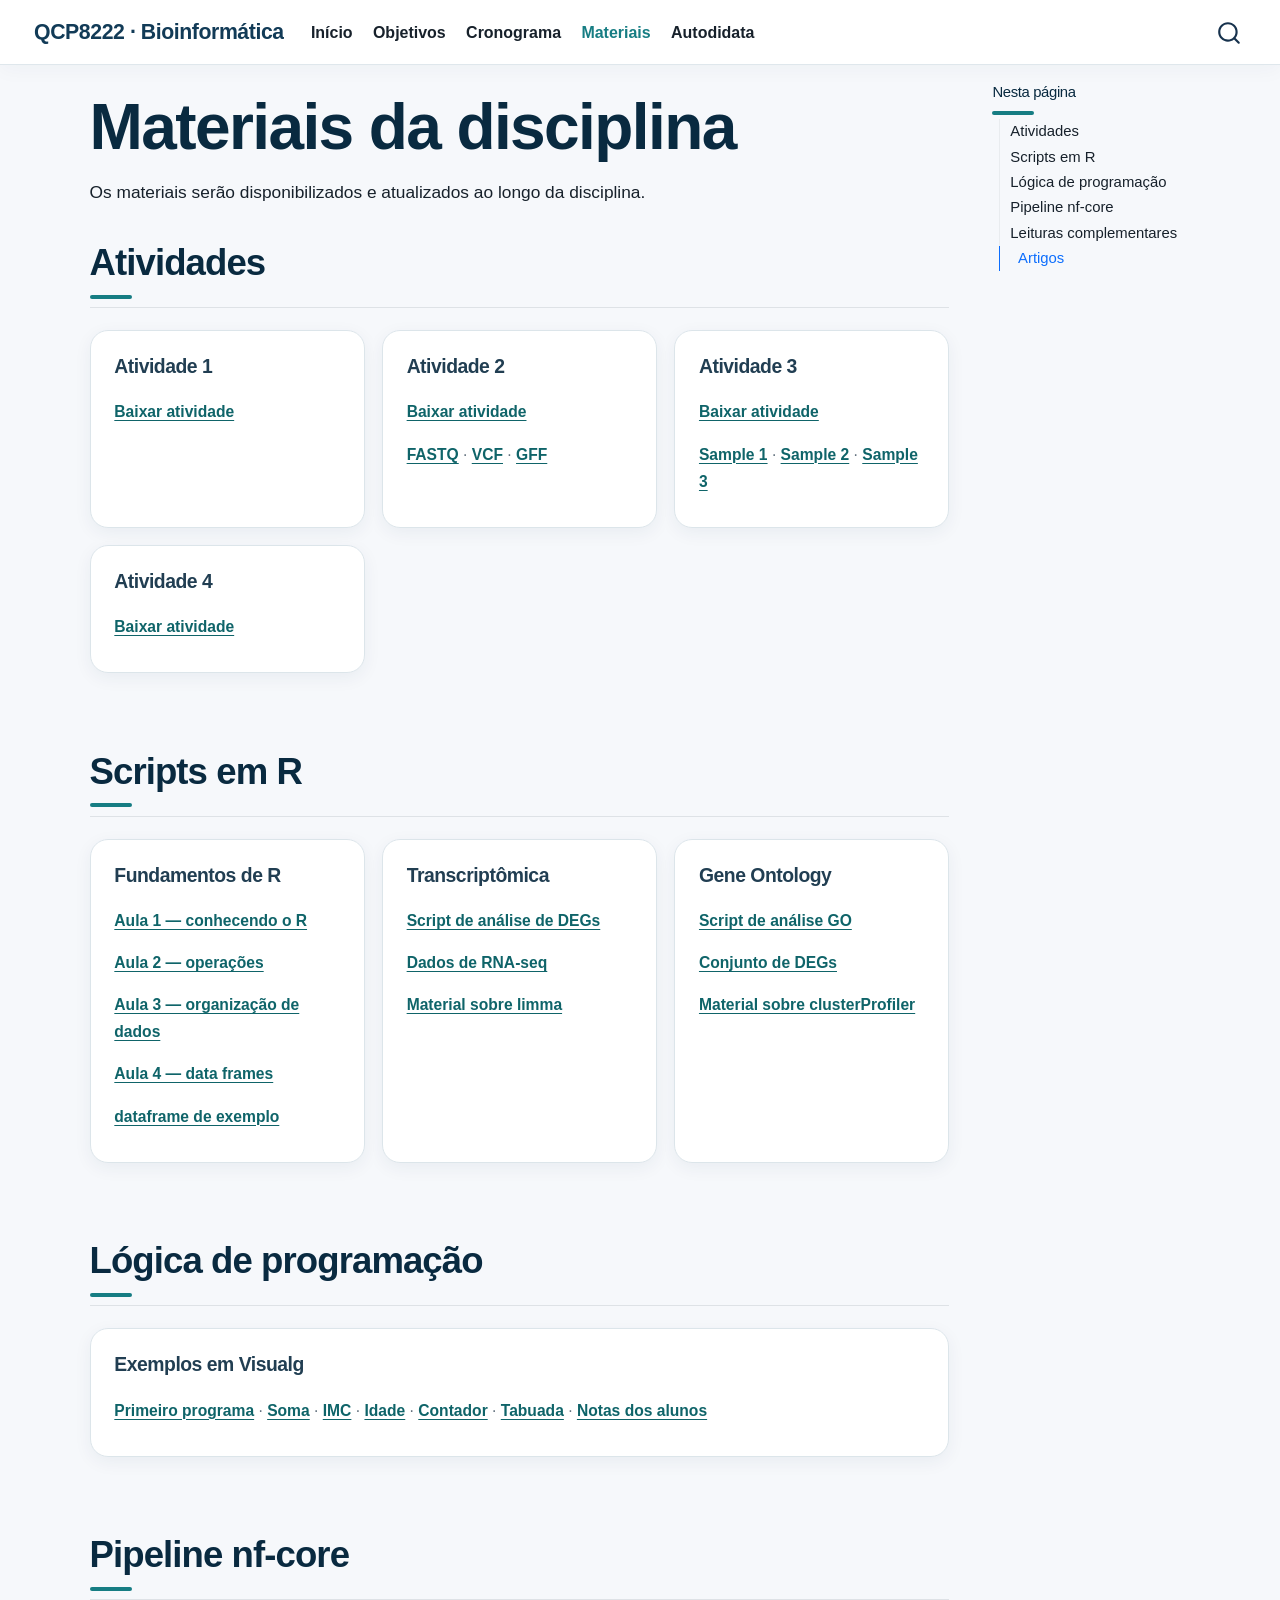
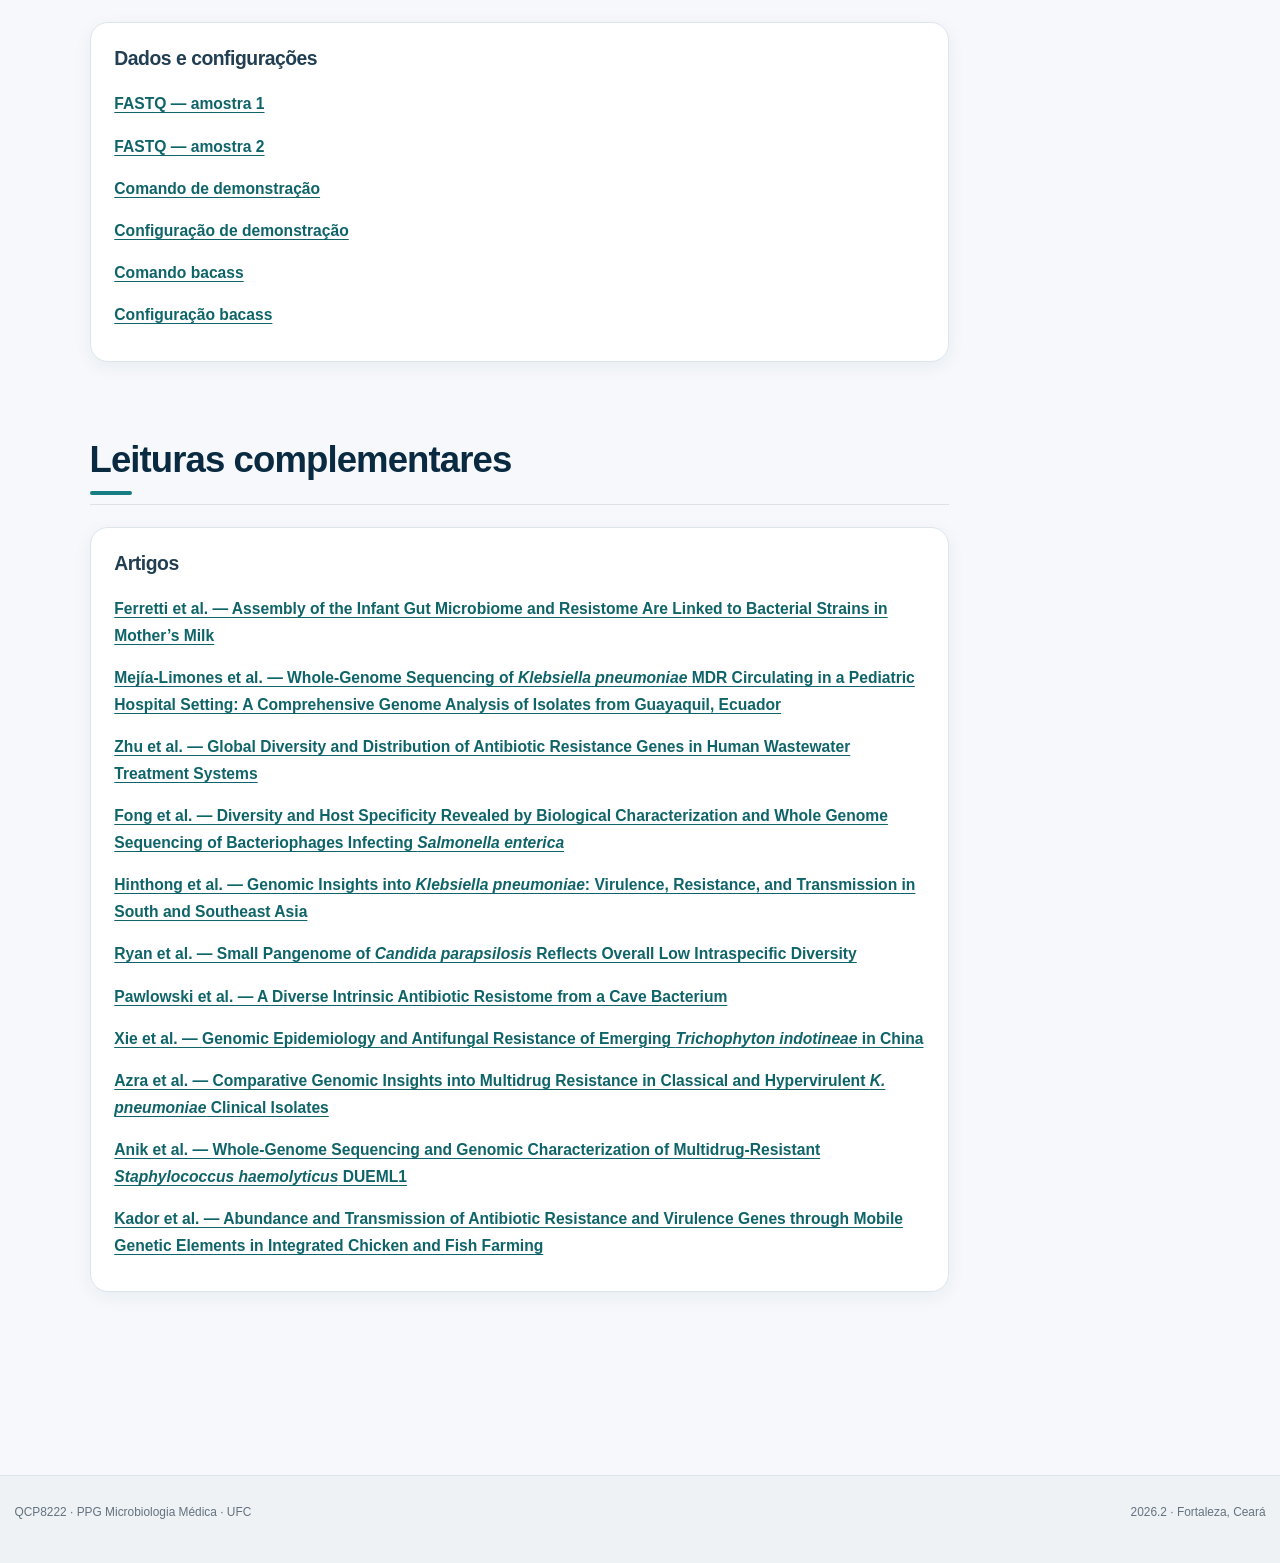
==== materiais/index.html @ 1bd6b89c "Built site for gh-pages" ====
<!DOCTYPE html>
<html xmlns="http://www.w3.org/1999/xhtml" lang="pt-BR" xml:lang="pt-BR"><head>

<meta charset="utf-8">
<meta name="generator" content="quarto-1.8.25">

<meta name="viewport" content="width=device-width, initial-scale=1.0, user-scalable=yes">


<title>Materiais da disciplina – QCP8222 · Bioinformática</title>
<style>
code{white-space: pre-wrap;}
span.smallcaps{font-variant: small-caps;}
div.columns{display: flex; gap: min(4vw, 1.5em);}
div.column{flex: auto; overflow-x: auto;}
div.hanging-indent{margin-left: 1.5em; text-indent: -1.5em;}
ul.task-list{list-style: none;}
ul.task-list li input[type="checkbox"] {
  width: 0.8em;
  margin: 0 0.8em 0.2em -1em; /* quarto-specific, see https://github.com/quarto-dev/quarto-cli/issues/4556 */ 
  vertical-align: middle;
}
</style>


<script src="../site_libs/quarto-nav/quarto-nav.js"></script>
<script src="../site_libs/clipboard/clipboard.min.js"></script>
<script src="../site_libs/quarto-search/autocomplete.umd.js"></script>
<script src="../site_libs/quarto-search/fuse.min.js"></script>
<script src="../site_libs/quarto-search/quarto-search.js"></script>
<meta name="quarto:offset" content="../">
<link href="../assets/logos/ufc-favicon.png" rel="icon" type="image/png">
<script src="../site_libs/quarto-html/quarto.js" type="module"></script>
<script src="../site_libs/quarto-html/tabsets/tabsets.js" type="module"></script>
<script src="../site_libs/quarto-html/axe/axe-check.js" type="module"></script>
<script src="../site_libs/quarto-html/popper.min.js"></script>
<script src="../site_libs/quarto-html/tippy.umd.min.js"></script>
<script src="../site_libs/quarto-html/anchor.min.js"></script>
<link href="../site_libs/quarto-html/tippy.css" rel="stylesheet">
<link href="../site_libs/quarto-html/quarto-syntax-highlighting-7b89279ff1a6dce999919e0e67d4d9ec.css" rel="stylesheet" id="quarto-text-highlighting-styles">
<script src="../site_libs/bootstrap/bootstrap.min.js"></script>
<link href="../site_libs/bootstrap/bootstrap-icons.css" rel="stylesheet">
<link href="../site_libs/bootstrap/bootstrap-62b4866e081cb56359cacd9b912dfd72.min.css" rel="stylesheet" append-hash="true" id="quarto-bootstrap" data-mode="light">
<script id="quarto-search-options" type="application/json">{
  "location": "navbar",
  "copy-button": false,
  "collapse-after": 3,
  "panel-placement": "end",
  "type": "overlay",
  "limit": 50,
  "keyboard-shortcut": [
    "f",
    "/",
    "s"
  ],
  "language": {
    "search-no-results-text": "Nenhum resultado",
    "search-matching-documents-text": "documentos correspondentes",
    "search-copy-link-title": "Copiar link para a busca",
    "search-hide-matches-text": "Esconder correspondências adicionais",
    "search-more-match-text": "mais correspondência neste documento",
    "search-more-matches-text": "mais correspondências neste documento",
    "search-clear-button-title": "Limpar",
    "search-text-placeholder": "",
    "search-detached-cancel-button-title": "Cancelar",
    "search-submit-button-title": "Enviar",
    "search-label": "Procurar"
  }
}</script>
<style>html{ scroll-behavior: smooth; }</style>


<link rel="stylesheet" href="../assets/css/styles.css">
</head>

<body class="nav-fixed quarto-light">

<div id="quarto-search-results"></div>
  <header id="quarto-header" class="headroom fixed-top">
    <nav class="navbar navbar-expand-lg " data-bs-theme="dark">
      <div class="navbar-container container-fluid">
      <div class="navbar-brand-container mx-auto">
    <a href="../index.html" class="navbar-brand navbar-brand-logo">
    </a>
    <a class="navbar-brand" href="../index.html">
    <span class="navbar-title">QCP8222 · Bioinformática</span>
    </a>
  </div>
            <div id="quarto-search" class="" title="Procurar"></div>
          <button class="navbar-toggler" type="button" data-bs-toggle="collapse" data-bs-target="#navbarCollapse" aria-controls="navbarCollapse" role="menu" aria-expanded="false" aria-label="Alternar de navegação" onclick="if (window.quartoToggleHeadroom) { window.quartoToggleHeadroom(); }">
  <span class="navbar-toggler-icon"></span>
</button>
          <div class="collapse navbar-collapse" id="navbarCollapse">
            <ul class="navbar-nav navbar-nav-scroll me-auto">
  <li class="nav-item">
    <a class="nav-link" href="../index.html"> 
<span class="menu-text">Início</span></a>
  </li>  
  <li class="nav-item">
    <a class="nav-link" href="../index.html#objetivos"> 
<span class="menu-text">Objetivos</span></a>
  </li>  
  <li class="nav-item">
    <a class="nav-link" href="../index.html#cronograma"> 
<span class="menu-text">Cronograma</span></a>
  </li>  
  <li class="nav-item">
    <a class="nav-link active" href="../materiais/index.html" aria-current="page"> 
<span class="menu-text">Materiais</span></a>
  </li>  
  <li class="nav-item">
    <a class="nav-link" href="../autodidata.html"> 
<span class="menu-text">Autodidata</span></a>
  </li>  
</ul>
          </div> <!-- /navcollapse -->
            <div class="quarto-navbar-tools">
</div>
      </div> <!-- /container-fluid -->
    </nav>
</header>
<!-- content -->
<div id="quarto-content" class="quarto-container page-columns page-rows-contents page-layout-full page-navbar">
<!-- sidebar -->
<!-- margin-sidebar -->
    <div id="quarto-margin-sidebar" class="sidebar margin-sidebar">
        <nav id="TOC" role="doc-toc" class="toc-active">
    <h2 id="toc-title">Nesta página</h2>
   
  <ul>
  <li><a href="#atividades" id="toc-atividades" class="nav-link active" data-scroll-target="#atividades">Atividades</a></li>
  <li><a href="#scripts-em-r" id="toc-scripts-em-r" class="nav-link" data-scroll-target="#scripts-em-r">Scripts em R</a></li>
  <li><a href="#lógica-de-programação" id="toc-lógica-de-programação" class="nav-link" data-scroll-target="#lógica-de-programação">Lógica de programação</a>
  <ul class="collapse">
  <li><a href="#exemplos-em-visualg" id="toc-exemplos-em-visualg" class="nav-link" data-scroll-target="#exemplos-em-visualg">Exemplos em Visualg</a></li>
  </ul></li>
  <li><a href="#pipeline-nf-core" id="toc-pipeline-nf-core" class="nav-link" data-scroll-target="#pipeline-nf-core">Pipeline nf-core</a>
  <ul class="collapse">
  <li><a href="#dados-e-configurações" id="toc-dados-e-configurações" class="nav-link" data-scroll-target="#dados-e-configurações">Dados e configurações</a></li>
  </ul></li>
  <li><a href="#leituras-complementares" id="toc-leituras-complementares" class="nav-link" data-scroll-target="#leituras-complementares">Leituras complementares</a>
  <ul class="collapse">
  <li><a href="#artigos" id="toc-artigos" class="nav-link" data-scroll-target="#artigos">Artigos</a></li>
  </ul></li>
  </ul>
</nav>
    </div>
<!-- main -->
<main class="content column-page-left" id="quarto-document-content">

<header id="title-block-header" class="quarto-title-block default">
<div class="quarto-title">
<h1 class="title">Materiais da disciplina</h1>
</div>



<div class="quarto-title-meta column-page-left">

    
  
    
  </div>
  


</header>


<p>Os materiais serão disponibilizados e atualizados ao longo da disciplina.</p>
<section id="atividades" class="level2">
<h2 class="anchored" data-anchor-id="atividades">Atividades</h2>
<div class="resource-grid">
<section id="atividade-1" class="level3 resource-box">
<h3 class="anchored" data-anchor-id="atividade-1">Atividade 1</h3>
<p><a href="atividades/Atividade 1/Atividade 1.docx" download="">Baixar atividade</a></p>
</section>
<section id="atividade-2" class="level3 resource-box">
<h3 class="anchored" data-anchor-id="atividade-2">Atividade 2</h3>
<p><a href="atividades/Atividade 2/Atividade 2.docx" download="">Baixar atividade</a></p>
<p><a href="atividades/Atividade 2/demo_reads.fastq" download="">FASTQ</a> · <a href="atividades/Atividade 2/demo_annotated.vcf" download="">VCF</a> · <a href="atividades/Atividade 2/demo_prokka_annotation.gff" download="">GFF</a></p>
</section>
<section id="atividade-3" class="level3 resource-box">
<h3 class="anchored" data-anchor-id="atividade-3">Atividade 3</h3>
<p><a href="atividades/Atividade 3/Atividade 3.docx" download="">Baixar atividade</a></p>
<p><a href="atividades/Atividade 3/sample1.fastq" download="">Sample 1</a> · <a href="atividades/Atividade 3/sample2.fastq" download="">Sample 2</a> · <a href="atividades/Atividade 3/sample3.fastq" download="">Sample 3</a></p>
</section>
<section id="atividade-4" class="level3 resource-box">
<h3 class="anchored" data-anchor-id="atividade-4">Atividade 4</h3>
<p><a href="atividades/Atividade 4/Atividade 4.docx" download="">Baixar atividade</a></p>
</section>
</div>
</section>
<section id="scripts-em-r" class="level2">
<h2 class="anchored" data-anchor-id="scripts-em-r">Scripts em R</h2>
<div class="resource-grid">
<section id="fundamentos-de-r" class="level3 resource-box">
<h3 class="anchored" data-anchor-id="fundamentos-de-r">Fundamentos de R</h3>
<p><a href="scripts/Scripts_R/R_basico/Aula 1 - conhecendo R e Funcoes.R" download="">Aula 1 — conhecendo o R</a></p>
<p><a href="scripts/Scripts_R/R_basico/Aula 2 - Operações.R" download="">Aula 2 — operações</a></p>
<p><a href="scripts/Scripts_R/R_basico/Aula 3 - Organização e armazenamento de dados.R" download="">Aula 3 — organização de dados</a></p>
<p><a href="scripts/Scripts_R/R_basico/Aula 4 - Dataframe.R" download="">Aula 4 — data frames</a></p>
<p><a href="scripts/Scripts_R/R_basico/DataFrame.xlsx" download="">dataframe de exemplo</a></p>
</section>
<section id="transcriptômica" class="level3 resource-box">
<h3 class="anchored" data-anchor-id="transcriptômica">Transcriptômica</h3>
<p><a href="scripts/Scripts_R/Transcriptoma_RNA-seq/Analise_DEGs.R" download="">Script de análise de DEGs</a></p>
<p><a href="scripts/Scripts_R/Transcriptoma_RNA-seq/GSE297704_featureCounts.tsv.gz" download="">Dados de RNA-seq</a></p>
<p><a href="scripts/Scripts_R/Transcriptoma_RNA-seq/limma.pdf" download="">Material sobre limma</a></p>
</section>
<section id="gene-ontology" class="level3 resource-box">
<h3 class="anchored" data-anchor-id="gene-ontology">Gene Ontology</h3>
<p><a href="scripts/Scripts_R/Gene ontology/GO_analysis.R" download="">Script de análise GO</a></p>
<p><a href="scripts/Scripts_R/Gene ontology/degs.csv" download="">Conjunto de DEGs</a></p>
<p><a href="scripts/Scripts_R/Gene ontology/Paper ClusterProfiler.pdf" download="">Material sobre clusterProfiler</a></p>
</section>
</div>
</section>
<section id="lógica-de-programação" class="level2">
<h2 class="anchored" data-anchor-id="lógica-de-programação">Lógica de programação</h2>
<section id="exemplos-em-visualg" class="level3 resource-box">
<h3 class="anchored" data-anchor-id="exemplos-em-visualg">Exemplos em Visualg</h3>
<p><a href="scripts/visualg/Primeiro Programa.visualg" download="">Primeiro programa</a> · <a href="scripts/visualg/soma.visualg" download="">Soma</a> · <a href="scripts/visualg/imc.visualg" download="">IMC</a> · <a href="scripts/visualg/programa idade.visualg" download="">Idade</a> · <a href="scripts/visualg/contador numerico.visualg" download="">Contador</a> · <a href="scripts/visualg/tabuada_simples.visualg" download="">Tabuada</a> · <a href="scripts/visualg/notasalunos.visualg" download="">Notas dos alunos</a></p>
</section>
</section>
<section id="pipeline-nf-core" class="level2">
<h2 class="anchored" data-anchor-id="pipeline-nf-core">Pipeline nf-core</h2>
<section id="dados-e-configurações" class="level3 resource-box">
<h3 class="anchored" data-anchor-id="dados-e-configurações">Dados e configurações</h3>
<p><a href="dados/pipelines_nf-core/sample_1.fastq.gz" download="">FASTQ — amostra 1</a></p>
<p><a href="dados/pipelines_nf-core/sample_2.fastq.gz" download="">FASTQ — amostra 2</a></p>
<p><a href="dados/pipelines_nf-core/demo/comando_demo.txt" download="">Comando de demonstração</a></p>
<p><a href="dados/pipelines_nf-core/demo/custom.config" download="">Configuração de demonstração</a></p>
<p><a href="dados/pipelines_nf-core/bacass/comando.txt" download="">Comando bacass</a></p>
<p><a href="dados/pipelines_nf-core/bacass/custom.config" download="">Configuração bacass</a></p>
</section>
</section>
<section id="leituras-complementares" class="level2">
<h2 class="anchored" data-anchor-id="leituras-complementares">Leituras complementares</h2>
<div class="resource-grid">
<section id="artigos" class="level3 resource-box">
<h3 class="anchored" data-anchor-id="artigos">Artigos</h3>
<p><a href="artigos/Ferreti et al Nature Communications_2025.pdf" download="">Ferretti et al.&nbsp;— Assembly of the Infant Gut Microbiome and Resistome Are Linked to Bacterial Strains in Mother’s Milk</a></p>
<p><a href="artigos/Mejía‑Limones et al. BMC Genomics .pdf" download="">Mejía-Limones et al.&nbsp;— Whole-Genome Sequencing of <em>Klebsiella pneumoniae</em> MDR Circulating in a Pediatric Hospital Setting: A Comprehensive Genome Analysis of Isolates from Guayaquil, Ecuador</a></p>
<p><a href="artigos/Zhu et al Nature Communications 2025.pdf" download="">Zhu et al.&nbsp;— Global Diversity and Distribution of Antibiotic Resistance Genes in Human Wastewater Treatment Systems</a></p>
<p><a href="artigos/Fong-2019-bacteriophages-Salmonella.pdf" download="">Fong et al.&nbsp;— Diversity and Host Specificity Revealed by Biological Characterization and Whole Genome Sequencing of Bacteriophages Infecting <em>Salmonella enterica</em></a></p>
<p><a href="artigos/Hinthong-2025-Klebsiella-genomic-insights.pdf" download="">Hinthong et al.&nbsp;— Genomic Insights into <em>Klebsiella pneumoniae</em>: Virulence, Resistance, and Transmission in South and Southeast Asia</a></p>
<p><a href="artigos/Ryan-Candida-parapsilosis-pangenome.pdf" download="">Ryan et al.&nbsp;— Small Pangenome of <em>Candida parapsilosis</em> Reflects Overall Low Intraspecific Diversity</a></p>
<p><a href="artigos/Pawlowski-2016-antibiotic-resistome.pdf" download="">Pawlowski et al.&nbsp;— A Diverse Intrinsic Antibiotic Resistome from a Cave Bacterium</a></p>
<p><a href="artigos/Xie-2025-Trichophyton-indotineae.pdf" download="">Xie et al.&nbsp;— Genomic Epidemiology and Antifungal Resistance of Emerging <em>Trichophyton indotineae</em> in China</a></p>
<p><a href="artigos/Azra-Klebsiella-multidrug-resistance.pdf" download="">Azra et al.&nbsp;— Comparative Genomic Insights into Multidrug Resistance in Classical and Hypervirulent <em>K. pneumoniae</em> Clinical Isolates</a></p>
<p><a href="artigos/Anik-2025-Staphylococcus-haemolyticus.pdf" download="">Anik et al.&nbsp;— Whole-Genome Sequencing and Genomic Characterization of Multidrug-Resistant <em>Staphylococcus haemolyticus</em> DUEML1</a></p>
<p><a href="artigos/Kador-antibiotic-resistance-integrated-farming.pdf" download="">Kador et al.&nbsp;— Abundance and Transmission of Antibiotic Resistance and Virulence Genes through Mobile Genetic Elements in Integrated Chicken and Fish Farming</a></p>
</section>
</div>


</section>

</main> <!-- /main -->
<script>
document.addEventListener('DOMContentLoaded', function () {
  const external = document.querySelectorAll('a[href^="http"]');
  external.forEach(a => {
    if (!a.getAttribute('aria-label')) {
      a.setAttribute('aria-label', (a.textContent.trim() || 'Link externo') + ' (abre em nova aba)');
    }
  });
});
</script>
<script id="quarto-html-after-body" type="application/javascript">
  window.document.addEventListener("DOMContentLoaded", function (event) {
    const icon = "";
    const anchorJS = new window.AnchorJS();
    anchorJS.options = {
      placement: 'right',
      icon: icon
    };
    anchorJS.add('.anchored');
    const isCodeAnnotation = (el) => {
      for (const clz of el.classList) {
        if (clz.startsWith('code-annotation-')) {                     
          return true;
        }
      }
      return false;
    }
    const onCopySuccess = function(e) {
      // button target
      const button = e.trigger;
      // don't keep focus
      button.blur();
      // flash "checked"
      button.classList.add('code-copy-button-checked');
      var currentTitle = button.getAttribute("title");
      button.setAttribute("title", "Copiada");
      let tooltip;
      if (window.bootstrap) {
        button.setAttribute("data-bs-toggle", "tooltip");
        button.setAttribute("data-bs-placement", "left");
        button.setAttribute("data-bs-title", "Copiada");
        tooltip = new bootstrap.Tooltip(button, 
          { trigger: "manual", 
            customClass: "code-copy-button-tooltip",
            offset: [0, -8]});
        tooltip.show();    
      }
      setTimeout(function() {
        if (tooltip) {
          tooltip.hide();
          button.removeAttribute("data-bs-title");
          button.removeAttribute("data-bs-toggle");
          button.removeAttribute("data-bs-placement");
        }
        button.setAttribute("title", currentTitle);
        button.classList.remove('code-copy-button-checked');
      }, 1000);
      // clear code selection
      e.clearSelection();
    }
    const getTextToCopy = function(trigger) {
      const outerScaffold = trigger.parentElement.cloneNode(true);
      const codeEl = outerScaffold.querySelector('code');
      for (const childEl of codeEl.children) {
        if (isCodeAnnotation(childEl)) {
          childEl.remove();
        }
      }
      return codeEl.innerText;
    }
    const clipboard = new window.ClipboardJS('.code-copy-button:not([data-in-quarto-modal])', {
      text: getTextToCopy
    });
    clipboard.on('success', onCopySuccess);
    if (window.document.getElementById('quarto-embedded-source-code-modal')) {
      const clipboardModal = new window.ClipboardJS('.code-copy-button[data-in-quarto-modal]', {
        text: getTextToCopy,
        container: window.document.getElementById('quarto-embedded-source-code-modal')
      });
      clipboardModal.on('success', onCopySuccess);
    }
      var localhostRegex = new RegExp(/^(?:http|https):\/\/localhost\:?[0-9]*\//);
      var mailtoRegex = new RegExp(/^mailto:/);
        var filterRegex = new RegExp('/' + window.location.host + '/');
      var isInternal = (href) => {
          return filterRegex.test(href) || localhostRegex.test(href) || mailtoRegex.test(href);
      }
      // Inspect non-navigation links and adorn them if external
     var links = window.document.querySelectorAll('a[href]:not(.nav-link):not(.navbar-brand):not(.toc-action):not(.sidebar-link):not(.sidebar-item-toggle):not(.pagination-link):not(.no-external):not([aria-hidden]):not(.dropdown-item):not(.quarto-navigation-tool):not(.about-link)');
      for (var i=0; i<links.length; i++) {
        const link = links[i];
        if (!isInternal(link.href)) {
          // undo the damage that might have been done by quarto-nav.js in the case of
          // links that we want to consider external
          if (link.dataset.originalHref !== undefined) {
            link.href = link.dataset.originalHref;
          }
            // target, if specified
            link.setAttribute("target", "_blank");
            if (link.getAttribute("rel") === null) {
              link.setAttribute("rel", "noopener");
            }
        }
      }
    function tippyHover(el, contentFn, onTriggerFn, onUntriggerFn) {
      const config = {
        allowHTML: true,
        maxWidth: 500,
        delay: 100,
        arrow: false,
        appendTo: function(el) {
            return el.parentElement;
        },
        interactive: true,
        interactiveBorder: 10,
        theme: 'quarto',
        placement: 'bottom-start',
      };
      if (contentFn) {
        config.content = contentFn;
      }
      if (onTriggerFn) {
        config.onTrigger = onTriggerFn;
      }
      if (onUntriggerFn) {
        config.onUntrigger = onUntriggerFn;
      }
      window.tippy(el, config); 
    }
    const noterefs = window.document.querySelectorAll('a[role="doc-noteref"]');
    for (var i=0; i<noterefs.length; i++) {
      const ref = noterefs[i];
      tippyHover(ref, function() {
        // use id or data attribute instead here
        let href = ref.getAttribute('data-footnote-href') || ref.getAttribute('href');
        try { href = new URL(href).hash; } catch {}
        const id = href.replace(/^#\/?/, "");
        const note = window.document.getElementById(id);
        if (note) {
          return note.innerHTML;
        } else {
          return "";
        }
      });
    }
    const xrefs = window.document.querySelectorAll('a.quarto-xref');
    const processXRef = (id, note) => {
      // Strip column container classes
      const stripColumnClz = (el) => {
        el.classList.remove("page-full", "page-columns");
        if (el.children) {
          for (const child of el.children) {
            stripColumnClz(child);
          }
        }
      }
      stripColumnClz(note)
      if (id === null || id.startsWith('sec-')) {
        // Special case sections, only their first couple elements
        const container = document.createElement("div");
        if (note.children && note.children.length > 2) {
          container.appendChild(note.children[0].cloneNode(true));
          for (let i = 1; i < note.children.length; i++) {
            const child = note.children[i];
            if (child.tagName === "P" && child.innerText === "") {
              continue;
            } else {
              container.appendChild(child.cloneNode(true));
              break;
            }
          }
          if (window.Quarto?.typesetMath) {
            window.Quarto.typesetMath(container);
          }
          return container.innerHTML
        } else {
          if (window.Quarto?.typesetMath) {
            window.Quarto.typesetMath(note);
          }
          return note.innerHTML;
        }
      } else {
        // Remove any anchor links if they are present
        const anchorLink = note.querySelector('a.anchorjs-link');
        if (anchorLink) {
          anchorLink.remove();
        }
        if (window.Quarto?.typesetMath) {
          window.Quarto.typesetMath(note);
        }
        if (note.classList.contains("callout")) {
          return note.outerHTML;
        } else {
          return note.innerHTML;
        }
      }
    }
    for (var i=0; i<xrefs.length; i++) {
      const xref = xrefs[i];
      tippyHover(xref, undefined, function(instance) {
        instance.disable();
        let url = xref.getAttribute('href');
        let hash = undefined; 
        if (url.startsWith('#')) {
          hash = url;
        } else {
          try { hash = new URL(url).hash; } catch {}
        }
        if (hash) {
          const id = hash.replace(/^#\/?/, "");
          const note = window.document.getElementById(id);
          if (note !== null) {
            try {
              const html = processXRef(id, note.cloneNode(true));
              instance.setContent(html);
            } finally {
              instance.enable();
              instance.show();
            }
          } else {
            // See if we can fetch this
            fetch(url.split('#')[0])
            .then(res => res.text())
            .then(html => {
              const parser = new DOMParser();
              const htmlDoc = parser.parseFromString(html, "text/html");
              const note = htmlDoc.getElementById(id);
              if (note !== null) {
                const html = processXRef(id, note);
                instance.setContent(html);
              } 
            }).finally(() => {
              instance.enable();
              instance.show();
            });
          }
        } else {
          // See if we can fetch a full url (with no hash to target)
          // This is a special case and we should probably do some content thinning / targeting
          fetch(url)
          .then(res => res.text())
          .then(html => {
            const parser = new DOMParser();
            const htmlDoc = parser.parseFromString(html, "text/html");
            const note = htmlDoc.querySelector('main.content');
            if (note !== null) {
              // This should only happen for chapter cross references
              // (since there is no id in the URL)
              // remove the first header
              if (note.children.length > 0 && note.children[0].tagName === "HEADER") {
                note.children[0].remove();
              }
              const html = processXRef(null, note);
              instance.setContent(html);
            } 
          }).finally(() => {
            instance.enable();
            instance.show();
          });
        }
      }, function(instance) {
      });
    }
        let selectedAnnoteEl;
        const selectorForAnnotation = ( cell, annotation) => {
          let cellAttr = 'data-code-cell="' + cell + '"';
          let lineAttr = 'data-code-annotation="' +  annotation + '"';
          const selector = 'span[' + cellAttr + '][' + lineAttr + ']';
          return selector;
        }
        const selectCodeLines = (annoteEl) => {
          const doc = window.document;
          const targetCell = annoteEl.getAttribute("data-target-cell");
          const targetAnnotation = annoteEl.getAttribute("data-target-annotation");
          const annoteSpan = window.document.querySelector(selectorForAnnotation(targetCell, targetAnnotation));
          const lines = annoteSpan.getAttribute("data-code-lines").split(",");
          const lineIds = lines.map((line) => {
            return targetCell + "-" + line;
          })
          let top = null;
          let height = null;
          let parent = null;
          if (lineIds.length > 0) {
              //compute the position of the single el (top and bottom and make a div)
              const el = window.document.getElementById(lineIds[0]);
              top = el.offsetTop;
              height = el.offsetHeight;
              parent = el.parentElement.parentElement;
            if (lineIds.length > 1) {
              const lastEl = window.document.getElementById(lineIds[lineIds.length - 1]);
              const bottom = lastEl.offsetTop + lastEl.offsetHeight;
              height = bottom - top;
            }
            if (top !== null && height !== null && parent !== null) {
              // cook up a div (if necessary) and position it 
              let div = window.document.getElementById("code-annotation-line-highlight");
              if (div === null) {
                div = window.document.createElement("div");
                div.setAttribute("id", "code-annotation-line-highlight");
                div.style.position = 'absolute';
                parent.appendChild(div);
              }
              div.style.top = top - 2 + "px";
              div.style.height = height + 4 + "px";
              div.style.left = 0;
              let gutterDiv = window.document.getElementById("code-annotation-line-highlight-gutter");
              if (gutterDiv === null) {
                gutterDiv = window.document.createElement("div");
                gutterDiv.setAttribute("id", "code-annotation-line-highlight-gutter");
                gutterDiv.style.position = 'absolute';
                const codeCell = window.document.getElementById(targetCell);
                const gutter = codeCell.querySelector('.code-annotation-gutter');
                gutter.appendChild(gutterDiv);
              }
              gutterDiv.style.top = top - 2 + "px";
              gutterDiv.style.height = height + 4 + "px";
            }
            selectedAnnoteEl = annoteEl;
          }
        };
        const unselectCodeLines = () => {
          const elementsIds = ["code-annotation-line-highlight", "code-annotation-line-highlight-gutter"];
          elementsIds.forEach((elId) => {
            const div = window.document.getElementById(elId);
            if (div) {
              div.remove();
            }
          });
          selectedAnnoteEl = undefined;
        };
          // Handle positioning of the toggle
      window.addEventListener(
        "resize",
        throttle(() => {
          elRect = undefined;
          if (selectedAnnoteEl) {
            selectCodeLines(selectedAnnoteEl);
          }
        }, 10)
      );
      function throttle(fn, ms) {
      let throttle = false;
      let timer;
        return (...args) => {
          if(!throttle) { // first call gets through
              fn.apply(this, args);
              throttle = true;
          } else { // all the others get throttled
              if(timer) clearTimeout(timer); // cancel #2
              timer = setTimeout(() => {
                fn.apply(this, args);
                timer = throttle = false;
              }, ms);
          }
        };
      }
        // Attach click handler to the DT
        const annoteDls = window.document.querySelectorAll('dt[data-target-cell]');
        for (const annoteDlNode of annoteDls) {
          annoteDlNode.addEventListener('click', (event) => {
            const clickedEl = event.target;
            if (clickedEl !== selectedAnnoteEl) {
              unselectCodeLines();
              const activeEl = window.document.querySelector('dt[data-target-cell].code-annotation-active');
              if (activeEl) {
                activeEl.classList.remove('code-annotation-active');
              }
              selectCodeLines(clickedEl);
              clickedEl.classList.add('code-annotation-active');
            } else {
              // Unselect the line
              unselectCodeLines();
              clickedEl.classList.remove('code-annotation-active');
            }
          });
        }
    const findCites = (el) => {
      const parentEl = el.parentElement;
      if (parentEl) {
        const cites = parentEl.dataset.cites;
        if (cites) {
          return {
            el,
            cites: cites.split(' ')
          };
        } else {
          return findCites(el.parentElement)
        }
      } else {
        return undefined;
      }
    };
    var bibliorefs = window.document.querySelectorAll('a[role="doc-biblioref"]');
    for (var i=0; i<bibliorefs.length; i++) {
      const ref = bibliorefs[i];
      const citeInfo = findCites(ref);
      if (citeInfo) {
        tippyHover(citeInfo.el, function() {
          var popup = window.document.createElement('div');
          citeInfo.cites.forEach(function(cite) {
            var citeDiv = window.document.createElement('div');
            citeDiv.classList.add('hanging-indent');
            citeDiv.classList.add('csl-entry');
            var biblioDiv = window.document.getElementById('ref-' + cite);
            if (biblioDiv) {
              citeDiv.innerHTML = biblioDiv.innerHTML;
            }
            popup.appendChild(citeDiv);
          });
          return popup.innerHTML;
        });
      }
    }
  });
  </script>
</div> <!-- /content -->
<footer class="footer">
  <div class="nav-footer">
    <div class="nav-footer-left">
<p>QCP8222 · PPG Microbiologia Médica · UFC</p>
</div>   
    <div class="nav-footer-center">
      &nbsp;
    </div>
    <div class="nav-footer-right">
<p>2026.2 · Fortaleza, Ceará</p>
</div>
  </div>
</footer>




<script src="../site_libs/quarto-html/zenscroll-min.js"></script>
</body></html>
---- site_libs/quarto-html/tippy.css ----
.tippy-box[data-animation=fade][data-state=hidden]{opacity:0}[data-tippy-root]{max-width:calc(100vw - 10px)}.tippy-box{position:relative;background-color:#333;color:#fff;border-radius:4px;font-size:14px;line-height:1.4;white-space:normal;outline:0;transition-property:transform,visibility,opacity}.tippy-box[data-placement^=top]>.tippy-arrow{bottom:0}.tippy-box[data-placement^=top]>.tippy-arrow:before{bottom:-7px;left:0;border-width:8px 8px 0;border-top-color:initial;transform-origin:center top}.tippy-box[data-placement^=bottom]>.tippy-arrow{top:0}.tippy-box[data-placement^=bottom]>.tippy-arrow:before{top:-7px;left:0;border-width:0 8px 8px;border-bottom-color:initial;transform-origin:center bottom}.tippy-box[data-placement^=left]>.tippy-arrow{right:0}.tippy-box[data-placement^=left]>.tippy-arrow:before{border-width:8px 0 8px 8px;border-left-color:initial;right:-7px;transform-origin:center left}.tippy-box[data-placement^=right]>.tippy-arrow{left:0}.tippy-box[data-placement^=right]>.tippy-arrow:before{left:-7px;border-width:8px 8px 8px 0;border-right-color:initial;transform-origin:center right}.tippy-box[data-inertia][data-state=visible]{transition-timing-function:cubic-bezier(.54,1.5,.38,1.11)}.tippy-arrow{width:16px;height:16px;color:#333}.tippy-arrow:before{content:"";position:absolute;border-color:transparent;border-style:solid}.tippy-content{position:relative;padding:5px 9px;z-index:1}
---- site_libs/quarto-html/quarto-syntax-highlighting-7b89279ff1a6dce999919e0e67d4d9ec.css ----
/* quarto syntax highlight colors */
:root {
  --quarto-hl-ot-color: #003B4F;
  --quarto-hl-at-color: #657422;
  --quarto-hl-ss-color: #20794D;
  --quarto-hl-an-color: #5E5E5E;
  --quarto-hl-fu-color: #4758AB;
  --quarto-hl-st-color: #20794D;
  --quarto-hl-cf-color: #003B4F;
  --quarto-hl-op-color: #5E5E5E;
  --quarto-hl-er-color: #AD0000;
  --quarto-hl-bn-color: #AD0000;
  --quarto-hl-al-color: #AD0000;
  --quarto-hl-va-color: #111111;
  --quarto-hl-bu-color: inherit;
  --quarto-hl-ex-color: inherit;
  --quarto-hl-pp-color: #AD0000;
  --quarto-hl-in-color: #5E5E5E;
  --quarto-hl-vs-color: #20794D;
  --quarto-hl-wa-color: #5E5E5E;
  --quarto-hl-do-color: #5E5E5E;
  --quarto-hl-im-color: #00769E;
  --quarto-hl-ch-color: #20794D;
  --quarto-hl-dt-color: #AD0000;
  --quarto-hl-fl-color: #AD0000;
  --quarto-hl-co-color: #5E5E5E;
  --quarto-hl-cv-color: #5E5E5E;
  --quarto-hl-cn-color: #8f5902;
  --quarto-hl-sc-color: #5E5E5E;
  --quarto-hl-dv-color: #AD0000;
  --quarto-hl-kw-color: #003B4F;
}

/* other quarto variables */
:root {
  --quarto-font-monospace: SFMono-Regular, Menlo, Monaco, Consolas, "Liberation Mono", "Courier New", monospace;
}

/* syntax highlight based on Pandoc's rules */
pre > code.sourceCode > span {
  color: #003B4F;
}

code.sourceCode > span {
  color: #003B4F;
}

div.sourceCode,
div.sourceCode pre.sourceCode {
  color: #003B4F;
}

/* Normal */
code span {
  color: #003B4F;
}

/* Alert */
code span.al {
  color: #AD0000;
  font-style: inherit;
}

/* Annotation */
code span.an {
  color: #5E5E5E;
  font-style: inherit;
}

/* Attribute */
code span.at {
  color: #657422;
  font-style: inherit;
}

/* BaseN */
code span.bn {
  color: #AD0000;
  font-style: inherit;
}

/* BuiltIn */
code span.bu {
  font-style: inherit;
}

/* ControlFlow */
code span.cf {
  color: #003B4F;
  font-weight: bold;
  font-style: inherit;
}

/* Char */
code span.ch {
  color: #20794D;
  font-style: inherit;
}

/* Constant */
code span.cn {
  color: #8f5902;
  font-style: inherit;
}

/* Comment */
code span.co {
  color: #5E5E5E;
  font-style: inherit;
}

/* CommentVar */
code span.cv {
  color: #5E5E5E;
  font-style: italic;
}

/* Documentation */
code span.do {
  color: #5E5E5E;
  font-style: italic;
}

/* DataType */
code span.dt {
  color: #AD0000;
  font-style: inherit;
}

/* DecVal */
code span.dv {
  color: #AD0000;
  font-style: inherit;
}

/* Error */
code span.er {
  color: #AD0000;
  font-style: inherit;
}

/* Extension */
code span.ex {
  font-style: inherit;
}

/* Float */
code span.fl {
  color: #AD0000;
  font-style: inherit;
}

/* Function */
code span.fu {
  color: #4758AB;
  font-style: inherit;
}

/* Import */
code span.im {
  color: #00769E;
  font-style: inherit;
}

/* Information */
code span.in {
  color: #5E5E5E;
  font-style: inherit;
}

/* Keyword */
code span.kw {
  color: #003B4F;
  font-weight: bold;
  font-style: inherit;
}

/* Operator */
code span.op {
  color: #5E5E5E;
  font-style: inherit;
}

/* Other */
code span.ot {
  color: #003B4F;
  font-style: inherit;
}

/* Preprocessor */
code span.pp {
  color: #AD0000;
  font-style: inherit;
}

/* SpecialChar */
code span.sc {
  color: #5E5E5E;
  font-style: inherit;
}

/* SpecialString */
code span.ss {
  color: #20794D;
  font-style: inherit;
}

/* String */
code span.st {
  color: #20794D;
  font-style: inherit;
}

/* Variable */
code span.va {
  color: #111111;
  font-style: inherit;
}

/* VerbatimString */
code span.vs {
  color: #20794D;
  font-style: inherit;
}

/* Warning */
code span.wa {
  color: #5E5E5E;
  font-style: italic;
}

.prevent-inlining {
  content: "</";
}

/*# sourceMappingURL=3944bc705cfaf4c80e56f77c5205168a.css.map */
---- assets/css/styles.css ----
:root {
  --font-sans: Inter, ui-sans-serif, -apple-system, BlinkMacSystemFont,
    "Segoe UI", Roboto, Helvetica, Arial, sans-serif;

  --navy: #123b57;
  --navy-dark: #092a40;
  --teal: #167d83;
  --teal-dark: #0f6469;
  --gold: #c59a4a;

  --ink: #17212b;
  --muted: #64727f;
  --paper: #ffffff;
  --background: #f6f8fb;
  --soft: #edf4f5;
  --line: #dce5ea;

  --radius-sm: 10px;
  --radius: 18px;
  --radius-lg: 28px;

  --shadow-sm: 0 5px 18px rgba(18, 59, 87, 0.06);
  --shadow: 0 14px 38px rgba(18, 59, 87, 0.10);
}

* {
  box-sizing: border-box;
}

html {
  scroll-behavior: smooth;
}

body {
  margin: 0;
  color: var(--ink);
  background: var(--background);
  font-family: var(--font-sans);
  font-size: 1.02rem;
  line-height: 1.72;
  text-rendering: optimizeLegibility;
}

/* Navegação */

.navbar {
  --bs-navbar-color: var(--ink);
  --bs-navbar-hover-color: var(--teal);
  --bs-navbar-active-color: var(--navy);
  --bs-navbar-brand-color: var(--navy);
  --bs-navbar-brand-hover-color: var(--teal);

  background: rgba(255, 255, 255, 0.92) !important;
  border-bottom: 1px solid rgba(220, 229, 234, 0.9);
  box-shadow: 0 4px 20px rgba(18, 59, 87, 0.04);
  backdrop-filter: blur(14px);
  -webkit-backdrop-filter: blur(14px);
}

.navbar-title,
.navbar-brand {
  color: var(--navy) !important;
  font-weight: 750;
  letter-spacing: -0.02em;
}

.navbar .nav-link {
  color: var(--ink);
  font-size: 0.94rem;
  font-weight: 600;
}

.navbar .nav-link:hover,
.navbar .nav-link:focus,
.navbar .nav-link.active {
  color: var(--teal);
}

/* Conteúdo */

main.content {
  width: min(1120px, calc(100% - 2rem));
  max-width: 1120px;
  margin-inline: auto;
}

h1,
h2,
h3,
h4,
h5,
h6,
.quarto-title h1.title {
  color: var(--navy-dark);
  font-family: var(--font-sans);
  letter-spacing: -0.025em;
}

h2 {
  margin-top: 4.5rem;
  margin-bottom: 1.3rem;
  font-size: clamp(1.65rem, 3vw, 2.15rem);
  font-weight: 750;
}

h2::after {
  display: block;
  width: 42px;
  height: 4px;
  margin-top: 0.55rem;
  border-radius: 999px;
  background: var(--teal);
  content: "";
}

h3 {
  font-weight: 720;
}

main.content a {
  color: var(--teal-dark);
  text-decoration-thickness: 1px;
  text-underline-offset: 3px;
}

main.content a:hover {
  color: var(--navy);
}

/* Título das páginas */

.quarto-title-block {
  margin-top: clamp(2.5rem, 6vw, 5rem);
  margin-bottom: 2rem;
}

.quarto-title h1.title {
  max-width: 850px;
  margin-bottom: 0.6rem;
  font-size: clamp(2.4rem, 5vw, 4.5rem);
  font-weight: 800;
  line-height: 1.02;
}

.quarto-title .subtitle {
  max-width: 760px;
  color: var(--muted);
  font-size: 1.08rem;
  font-weight: 500;
}

/* Apresentação inicial */

.course-intro {
  position: relative;
  overflow: hidden;
  margin: 1rem 0 4rem;
  padding: clamp(2rem, 5vw, 4.2rem);
  border: 1px solid rgba(22, 125, 131, 0.13);
  border-radius: var(--radius-lg);
  background:
    radial-gradient(
      circle at 90% 10%,
      rgba(22, 125, 131, 0.17),
      transparent 34%
    ),
    linear-gradient(135deg, #ffffff 0%, #edf5f5 100%);
  box-shadow: var(--shadow);
}

.course-intro::before {
  position: absolute;
  top: 0;
  left: 0;
  width: 7px;
  height: 100%;
  background: linear-gradient(var(--teal), var(--gold));
  content: "";
}

.course-intro > p {
  max-width: 780px;
  margin: 0.8rem 0 1.3rem;
  color: var(--muted);
  font-size: clamp(1.05rem, 2vw, 1.23rem);
}

.course-kicker {
  color: var(--teal-dark);
  font-size: 0.76rem;
  font-weight: 800;
  letter-spacing: 0.12em;
  text-transform: uppercase;
}

.course-kicker p {
  margin-bottom: 0;
}

.course-meta {
  margin: 1.4rem 0 1.7rem;
  color: var(--navy);
  font-size: 0.88rem;
  font-weight: 650;
}

.course-meta p {
  display: flex;
  flex-wrap: wrap;
  gap: 0.65rem;
  margin: 0;
}

.course-meta span {
  padding: 0.42rem 0.72rem;
  border: 1px solid rgba(22, 125, 131, 0.16);
  border-radius: 999px;
  background: rgba(255, 255, 255, 0.76);
}

/* Botões */

.course-actions {
  display: flex;
  flex-wrap: wrap;
  gap: 0.7rem;
}

.course-actions p {
  margin: 0;
}

main.content a.btn {
  padding: 0.68rem 1.05rem;
  border-radius: var(--radius-sm);
  font-size: 0.9rem;
  font-weight: 700;
  text-decoration: none;
  transition:
    transform 160ms ease,
    box-shadow 160ms ease,
    background-color 160ms ease;
}

main.content a.btn-primary,
main.content a.btn-primary:visited {
  color: #ffffff;
  background: var(--teal);
  border-color: var(--teal);
}

main.content a.btn-primary:hover,
main.content a.btn-primary:focus {
  color: #ffffff;
  background: var(--teal-dark);
  border-color: var(--teal-dark);
  box-shadow: 0 8px 22px rgba(22, 125, 131, 0.22);
  transform: translateY(-2px);
}

main.content a.btn-outline-primary {
  color: var(--navy);
  background: rgba(255, 255, 255, 0.7);
  border-color: var(--navy);
}

main.content a.btn-outline-primary:hover {
  color: #ffffff;
  background: var(--navy);
  transform: translateY(-2px);
}

/* Professor */

.faculty-grid {
  display: grid;
  grid-template-columns: minmax(0, 820px);
  gap: 1.2rem;
}

.faculty-card {
  display: grid;
  grid-template-columns: 165px minmax(0, 1fr);
  align-items: center;
  column-gap: 2rem;
  padding: 2rem;
  border: 1px solid var(--line);
  border-radius: var(--radius);
  background: var(--paper);
  box-shadow: var(--shadow-sm);
}

.faculty-card > p:first-child {
  grid-column: 1;
  grid-row: 1 / 5;
  margin: 0;
}

.faculty-card h3,
.faculty-card > p:not(:first-child),
.faculty-card .faculty-links {
  grid-column: 2;
}

.faculty-card h3 {
  margin: 0 0 0.45rem;
  font-size: 1.35rem;
}

.faculty-card > p:not(:first-child) {
  margin: 0 0 1rem;
  color: var(--muted);
  font-size: 0.95rem;
}

.faculty-photo {
  display: block;
  width: 150px;
  height: 150px;
  border: 5px solid #ffffff;
  border-radius: 50%;
  box-shadow: 0 8px 26px rgba(18, 59, 87, 0.18);
  object-fit: cover;
  object-position: center;
}

.faculty-links {
  display: flex;
  flex-wrap: wrap;
  gap: 0.55rem;
}

.faculty-link {
  display: inline-flex;
  padding: 0.4rem 0.68rem;
  border: 1px solid var(--line);
  border-radius: 999px;
  background: var(--background);
  font-size: 0.82rem;
  font-weight: 700;
  text-decoration: none;
}

/* Cronograma */

.schedule {
  display: grid;
  gap: 0.85rem;
}

.schedule-row {
  display: grid;
  grid-template-columns: 105px minmax(0, 1fr);
  gap: 1.3rem;
  padding: 1.35rem;
  border: 1px solid var(--line);
  border-radius: var(--radius);
  background: var(--paper);
  box-shadow: var(--shadow-sm);
  transition:
    transform 170ms ease,
    box-shadow 170ms ease,
    border-color 170ms ease;
}

.schedule-row:hover {
  border-color: rgba(22, 125, 131, 0.35);
  box-shadow: var(--shadow);
  transform: translateY(-2px);
}

.schedule-date {
  align-self: start;
  padding: 0.65rem 0.5rem;
  border-radius: var(--radius-sm);
  color: var(--muted);
  background: var(--soft);
  font-size: 0.76rem;
  line-height: 1.35;
  text-align: center;
  text-transform: uppercase;
}

.schedule-date strong {
  display: block;
  color: var(--teal-dark);
  font-size: 0.95rem;
}

.schedule-content h3 {
  margin: 0 0 0.35rem;
  font-size: 1.08rem;
}

.schedule-content p {
  margin: 0;
  color: var(--muted);
  font-size: 0.94rem;
}

/* Materiais e cartões */

.resource-grid {
  display: grid;
  grid-template-columns: repeat(auto-fit, minmax(270px, 1fr));
  gap: 1rem;
  margin: 1.2rem 0;
}

.resource-box {
  display: flex;
  flex-direction: column;
  padding: 1.4rem;
  border: 1px solid var(--line);
  border-radius: var(--radius);
  background: var(--paper);
  box-shadow: var(--shadow-sm);
  transition:
    transform 170ms ease,
    box-shadow 170ms ease,
    border-color 170ms ease;
}

.resource-box:hover {
  border-color: rgba(22, 125, 131, 0.32);
  box-shadow: var(--shadow);
  transform: translateY(-3px);
}

.resource-box h3 {
  margin: 0 0 0.8rem;
  font-size: 1.14rem;
}

.resource-box p {
  margin: 0.45rem 0;
  color: var(--muted);
  font-size: 0.92rem;
}

.resource-box a:not(.btn) {
  font-weight: 650;
}

/* Status */

.status {
  display: inline-flex;
  align-items: center;
  padding: 0.36rem 0.7rem;
  border: 1px solid var(--line);
  border-radius: 999px;
  color: var(--muted);
  background: var(--paper);
  font-size: 0.78rem;
  font-weight: 700;
}

.status-live {
  color: var(--teal-dark);
  background: #e4f4f2;
  border-color: #b9deda;
}

.status-next {
  color: #735818;
  background: #fff6df;
  border-color: #ead49b;
}

/* Rodapé */

.nav-footer {
  margin-top: 5rem;
  padding-top: 1.5rem;
  padding-bottom: 1.5rem;
  border-top: 1px solid var(--line);
  color: var(--muted);
  background: #eef2f5;
  font-size: 0.85rem;
}

/* Responsividade */

@media (max-width: 760px) {
  body {
    font-size: 0.98rem;
  }

  main.content {
    width: min(100% - 1.25rem, 1120px);
  }

  .course-intro {
    padding: 1.7rem 1.35rem;
    border-radius: 20px;
  }

  .faculty-card {
    grid-template-columns: 1fr;
    justify-items: center;
    padding: 1.5rem;
    text-align: center;
  }

  .faculty-card > p:first-child,
  .faculty-card h3,
  .faculty-card > p:not(:first-child),
  .faculty-card .faculty-links {
    grid-column: 1;
    grid-row: auto;
  }

  .faculty-card > p:first-child {
    margin-bottom: 1rem;
  }

  .faculty-links {
    justify-content: center;
  }

  .faculty-photo {
    width: 130px;
    height: 130px;
  }

  .schedule-row {
    grid-template-columns: 78px minmax(0, 1fr);
    gap: 0.85rem;
    padding: 1rem;
  }

  .resource-grid {
    grid-template-columns: 1fr;
  }
}

@media (max-width: 480px) {
  .schedule-row {
    grid-template-columns: 1fr;
  }

  .schedule-date {
    width: fit-content;
    min-width: 82px;
  }

  .course-meta p {
    align-items: flex-start;
    flex-direction: column;
  }
}

@media (prefers-reduced-motion: reduce) {
  *,
  *::before,
  *::after {
    scroll-behavior: auto !important;
    transition: none !important;
  }
}
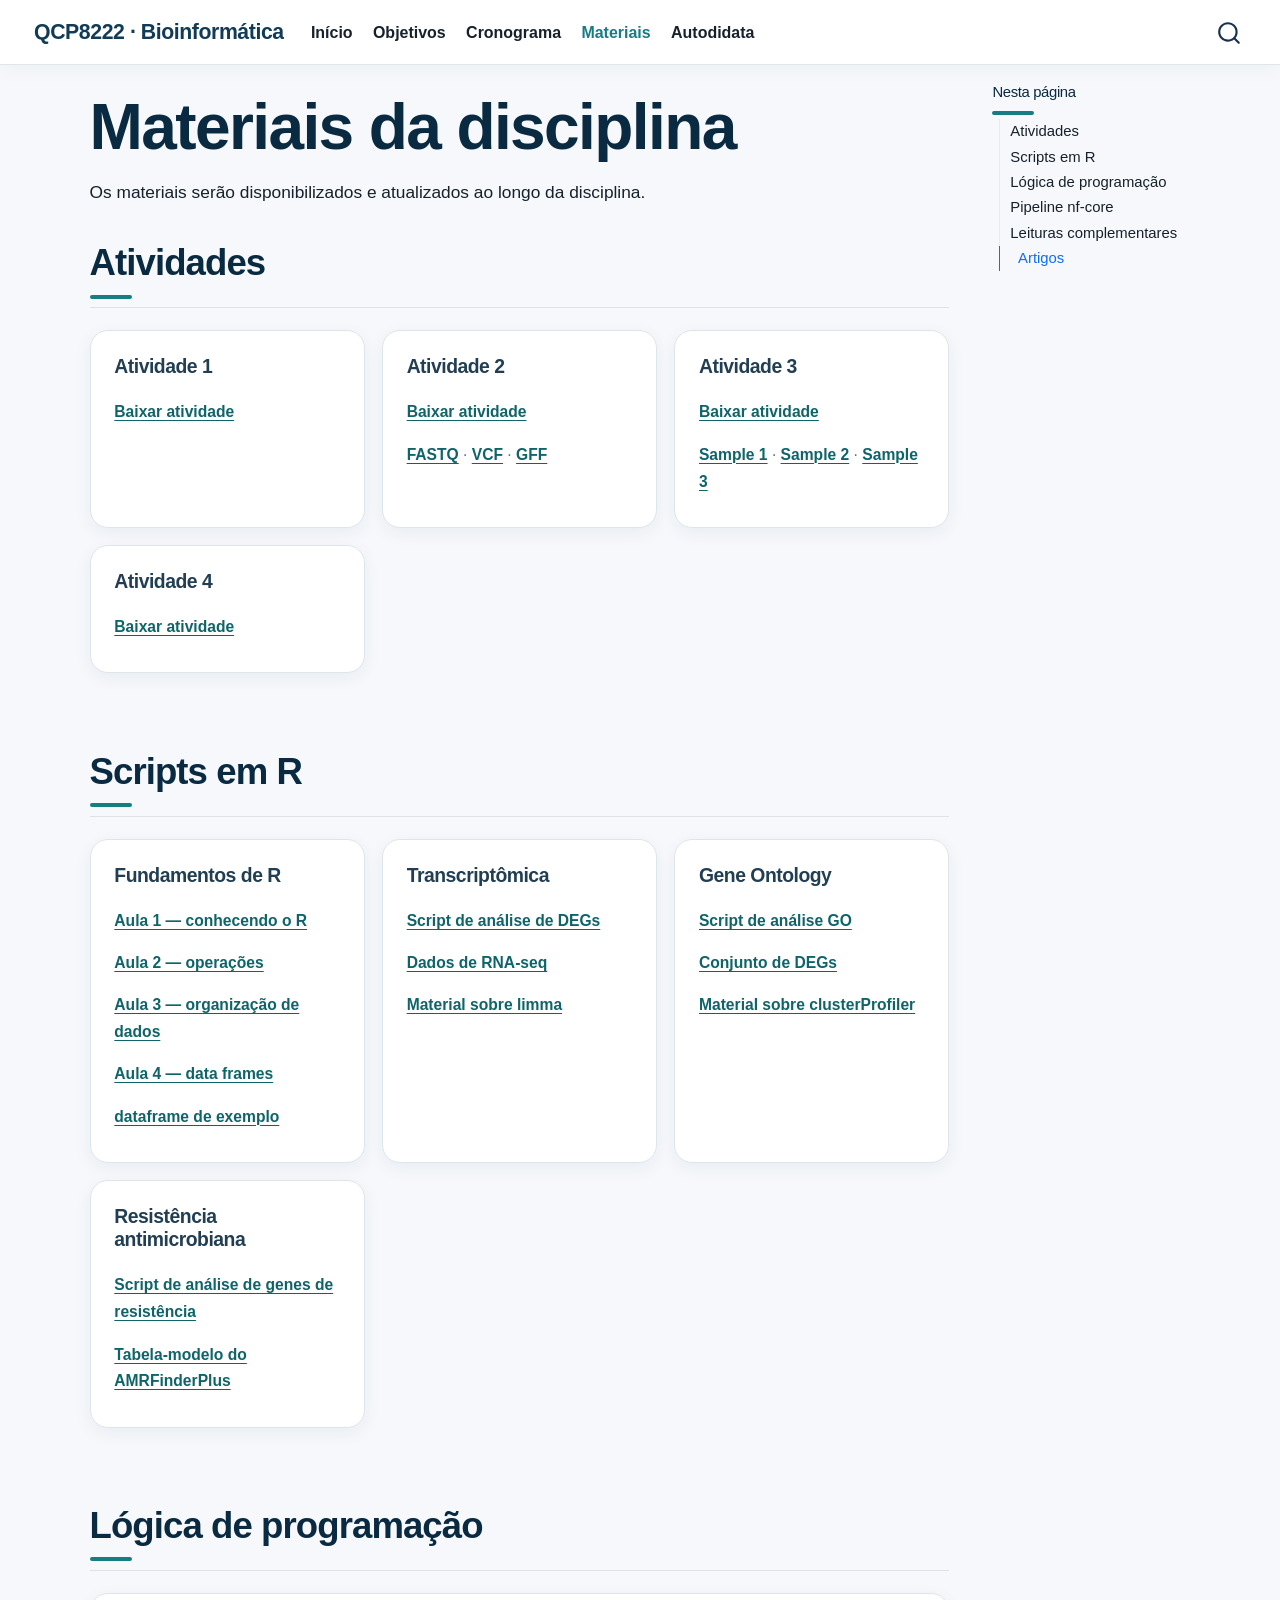
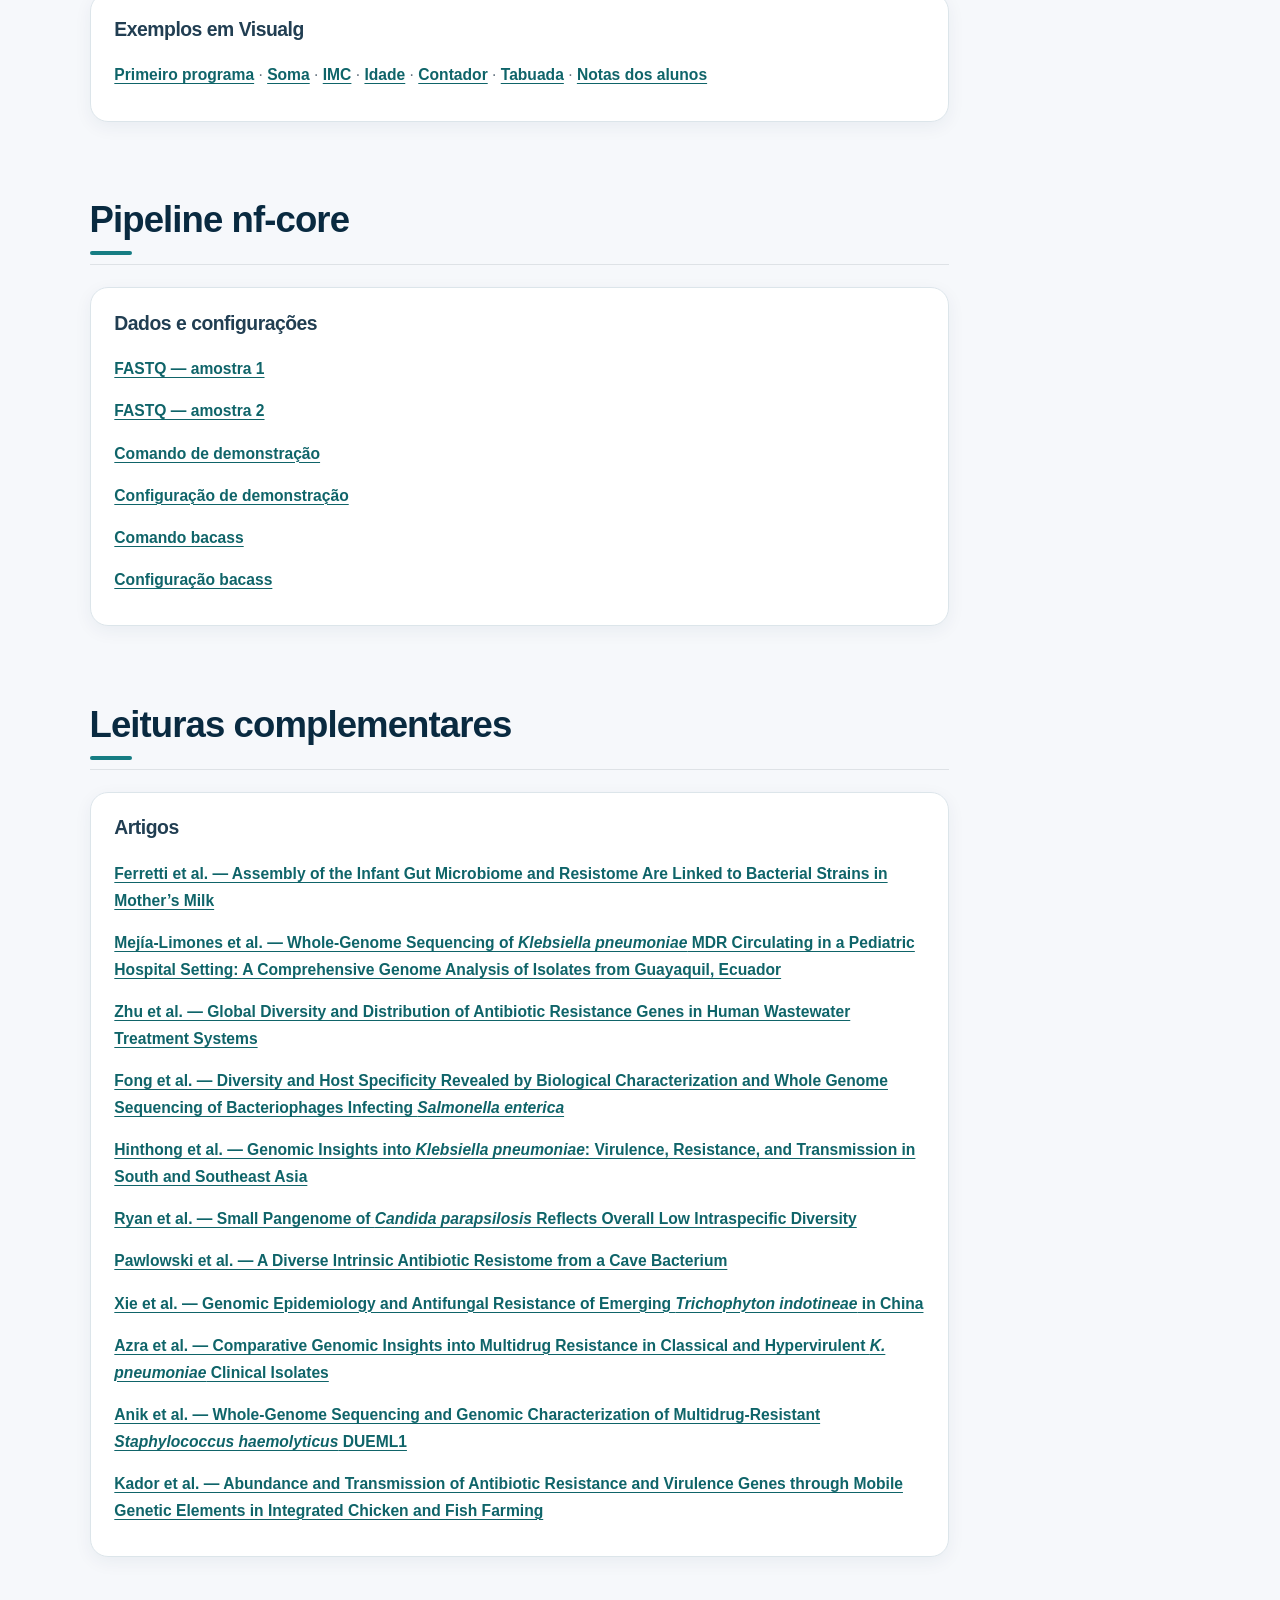
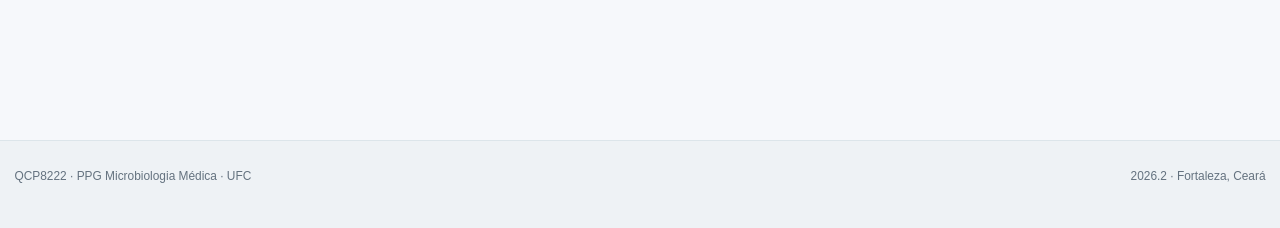
==== commit 8b8f1921: "Built site for gh-pages" ====
--- a/materiais/index.html
+++ b/materiais/index.html
@@ -214,6 +214,11 @@
 <p><a href="scripts/Scripts_R/Gene ontology/degs.csv" download="">Conjunto de DEGs</a></p>
 <p><a href="scripts/Scripts_R/Gene ontology/Paper ClusterProfiler.pdf" download="">Material sobre clusterProfiler</a></p>
 </section>
+<section id="resistência-antimicrobiana" class="level3 resource-box">
+<h3 class="anchored" data-anchor-id="resistência-antimicrobiana">Resistência antimicrobiana</h3>
+<p><a href="scripts/Scripts_R/Analise_AMR/Analise_AMR.R" download="">Script de análise de genes de resistência</a></p>
+<p><a href="scripts/Scripts_R/Analise_AMR/amr_resultados_exemplo.tsv" download="">Tabela-modelo do AMRFinderPlus</a></p>
+</section>
 </div>
 </section>
 <section id="lógica-de-programação" class="level2">
@@ -341,7 +346,7 @@
     }
       var localhostRegex = new RegExp(/^(?:http|https):\/\/localhost\:?[0-9]*\//);
       var mailtoRegex = new RegExp(/^mailto:/);
-        var filterRegex = new RegExp('/' + window.location.host + '/');
+        var filterRegex = new RegExp("https:\/\/felipemesquita-bio\.github\.io\/2026\.2_QCP8222_Bioinformatica_PPGMM_UFC\/");
       var isInternal = (href) => {
           return filterRegex.test(href) || localhostRegex.test(href) || mailtoRegex.test(href);
       }
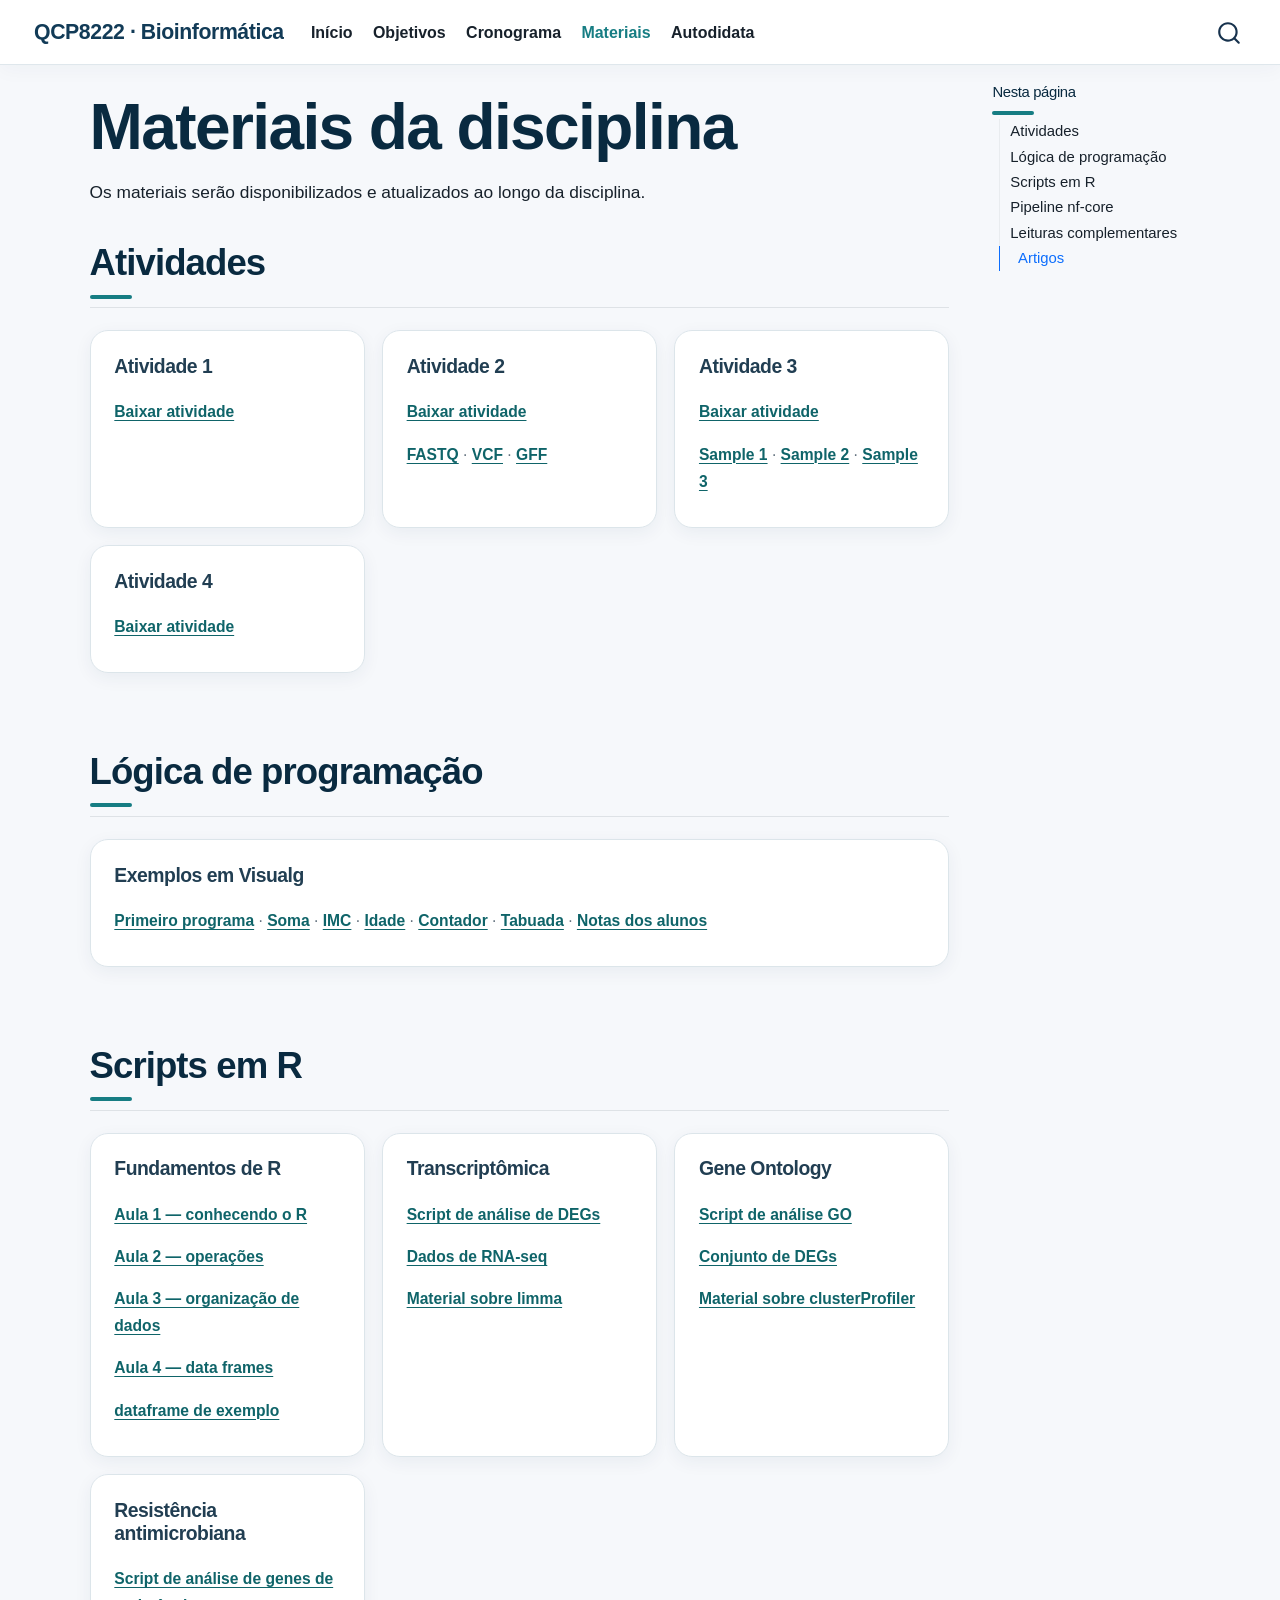
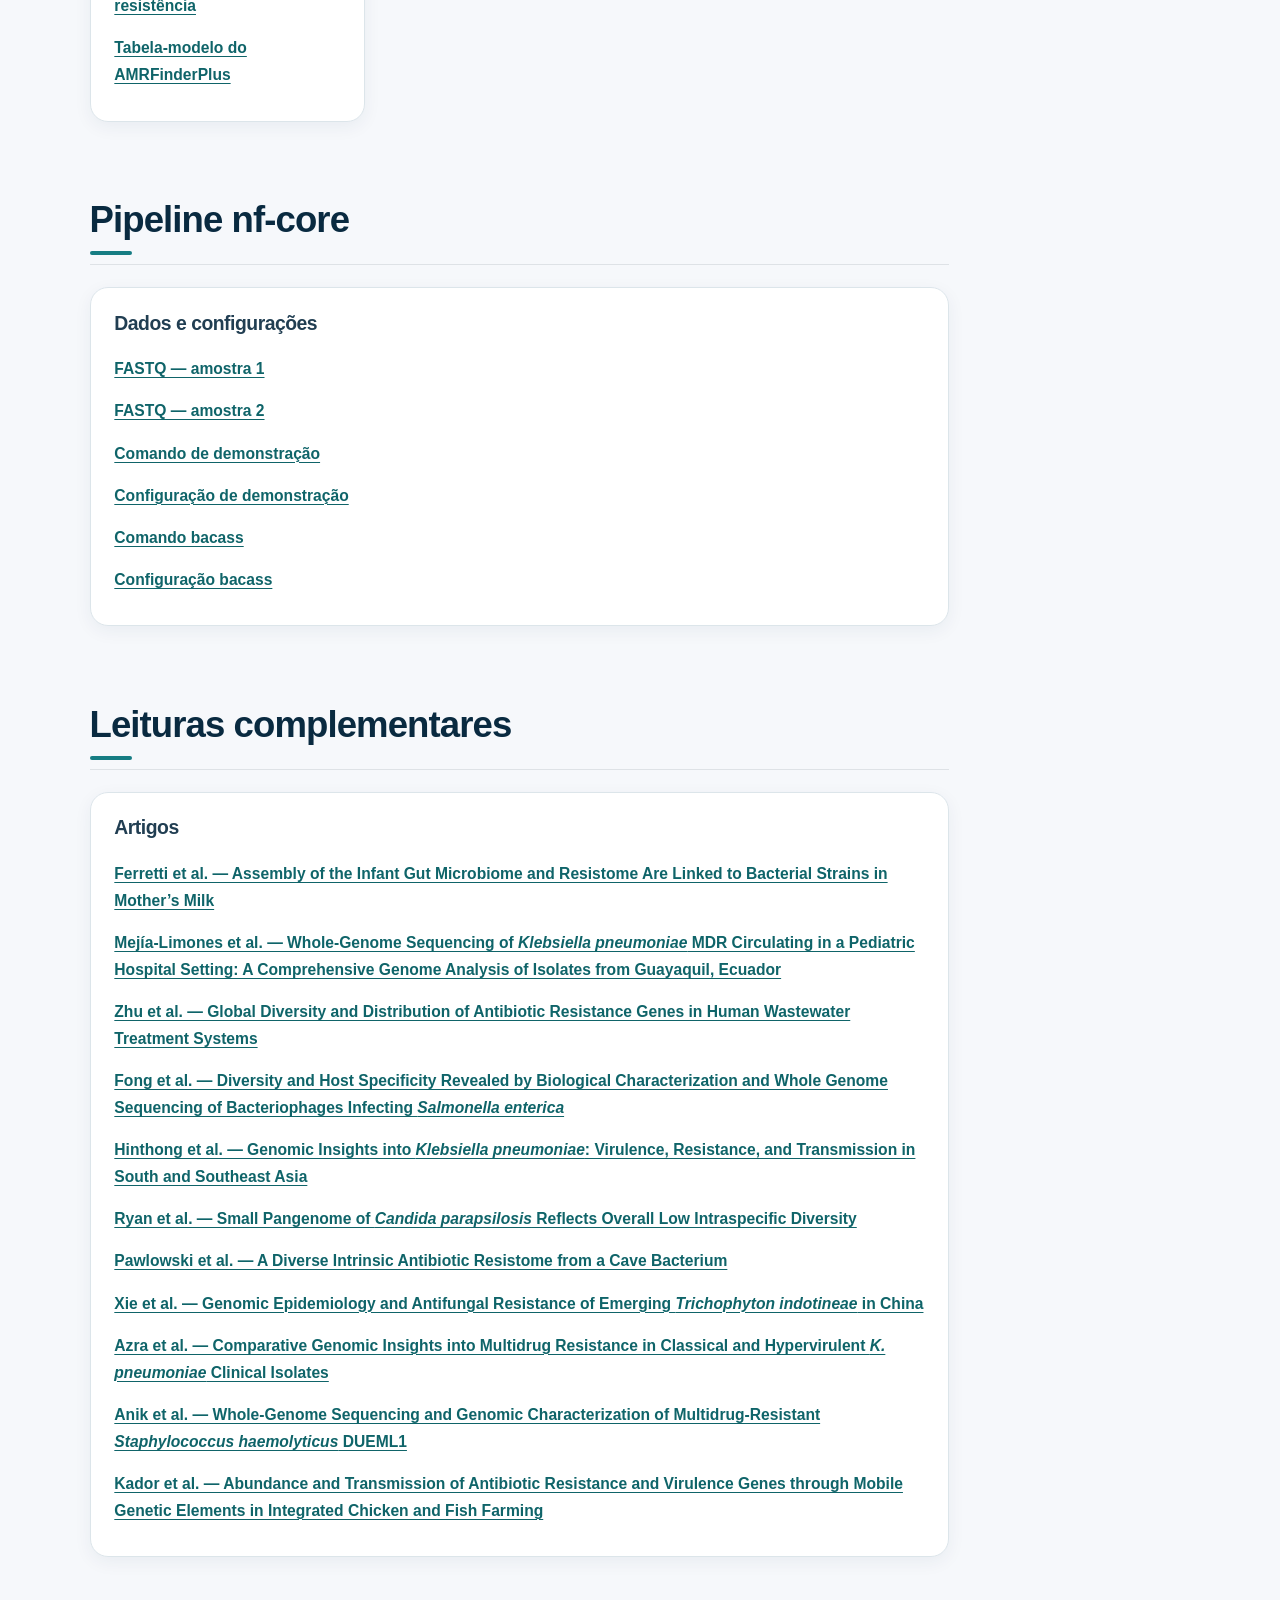
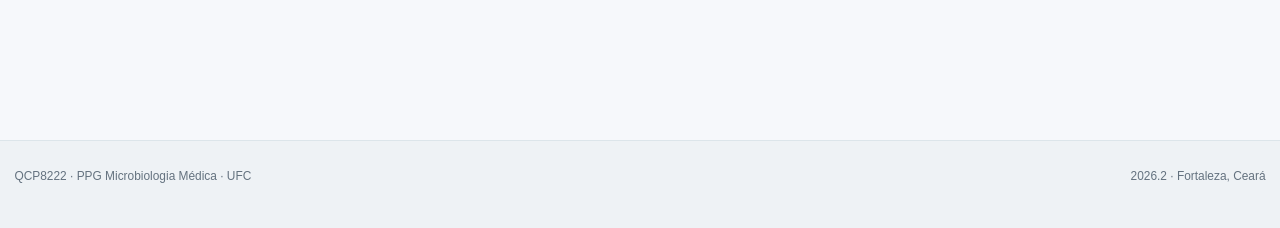
==== commit 7e8a99bf: "Built site for gh-pages" ====
--- a/materiais/index.html
+++ b/materiais/index.html
@@ -129,11 +129,11 @@
    
   <ul>
   <li><a href="#atividades" id="toc-atividades" class="nav-link active" data-scroll-target="#atividades">Atividades</a></li>
-  <li><a href="#scripts-em-r" id="toc-scripts-em-r" class="nav-link" data-scroll-target="#scripts-em-r">Scripts em R</a></li>
   <li><a href="#lógica-de-programação" id="toc-lógica-de-programação" class="nav-link" data-scroll-target="#lógica-de-programação">Lógica de programação</a>
   <ul class="collapse">
   <li><a href="#exemplos-em-visualg" id="toc-exemplos-em-visualg" class="nav-link" data-scroll-target="#exemplos-em-visualg">Exemplos em Visualg</a></li>
   </ul></li>
+  <li><a href="#scripts-em-r" id="toc-scripts-em-r" class="nav-link" data-scroll-target="#scripts-em-r">Scripts em R</a></li>
   <li><a href="#pipeline-nf-core" id="toc-pipeline-nf-core" class="nav-link" data-scroll-target="#pipeline-nf-core">Pipeline nf-core</a>
   <ul class="collapse">
   <li><a href="#dados-e-configurações" id="toc-dados-e-configurações" class="nav-link" data-scroll-target="#dados-e-configurações">Dados e configurações</a></li>
@@ -191,6 +191,13 @@
 </section>
 </div>
 </section>
+<section id="lógica-de-programação" class="level2">
+<h2 class="anchored" data-anchor-id="lógica-de-programação">Lógica de programação</h2>
+<section id="exemplos-em-visualg" class="level3 resource-box">
+<h3 class="anchored" data-anchor-id="exemplos-em-visualg">Exemplos em Visualg</h3>
+<p><a href="scripts/visualg/Primeiro Programa.visualg" download="">Primeiro programa</a> · <a href="scripts/visualg/soma.visualg" download="">Soma</a> · <a href="scripts/visualg/imc.visualg" download="">IMC</a> · <a href="scripts/visualg/programa idade.visualg" download="">Idade</a> · <a href="scripts/visualg/contador numerico.visualg" download="">Contador</a> · <a href="scripts/visualg/tabuada_simples.visualg" download="">Tabuada</a> · <a href="scripts/visualg/notasalunos.visualg" download="">Notas dos alunos</a></p>
+</section>
+</section>
 <section id="scripts-em-r" class="level2">
 <h2 class="anchored" data-anchor-id="scripts-em-r">Scripts em R</h2>
 <div class="resource-grid">
@@ -220,13 +227,6 @@
 <p><a href="scripts/Scripts_R/Analise_AMR/amr_resultados_exemplo.tsv" download="">Tabela-modelo do AMRFinderPlus</a></p>
 </section>
 </div>
-</section>
-<section id="lógica-de-programação" class="level2">
-<h2 class="anchored" data-anchor-id="lógica-de-programação">Lógica de programação</h2>
-<section id="exemplos-em-visualg" class="level3 resource-box">
-<h3 class="anchored" data-anchor-id="exemplos-em-visualg">Exemplos em Visualg</h3>
-<p><a href="scripts/visualg/Primeiro Programa.visualg" download="">Primeiro programa</a> · <a href="scripts/visualg/soma.visualg" download="">Soma</a> · <a href="scripts/visualg/imc.visualg" download="">IMC</a> · <a href="scripts/visualg/programa idade.visualg" download="">Idade</a> · <a href="scripts/visualg/contador numerico.visualg" download="">Contador</a> · <a href="scripts/visualg/tabuada_simples.visualg" download="">Tabuada</a> · <a href="scripts/visualg/notasalunos.visualg" download="">Notas dos alunos</a></p>
-</section>
 </section>
 <section id="pipeline-nf-core" class="level2">
 <h2 class="anchored" data-anchor-id="pipeline-nf-core">Pipeline nf-core</h2>
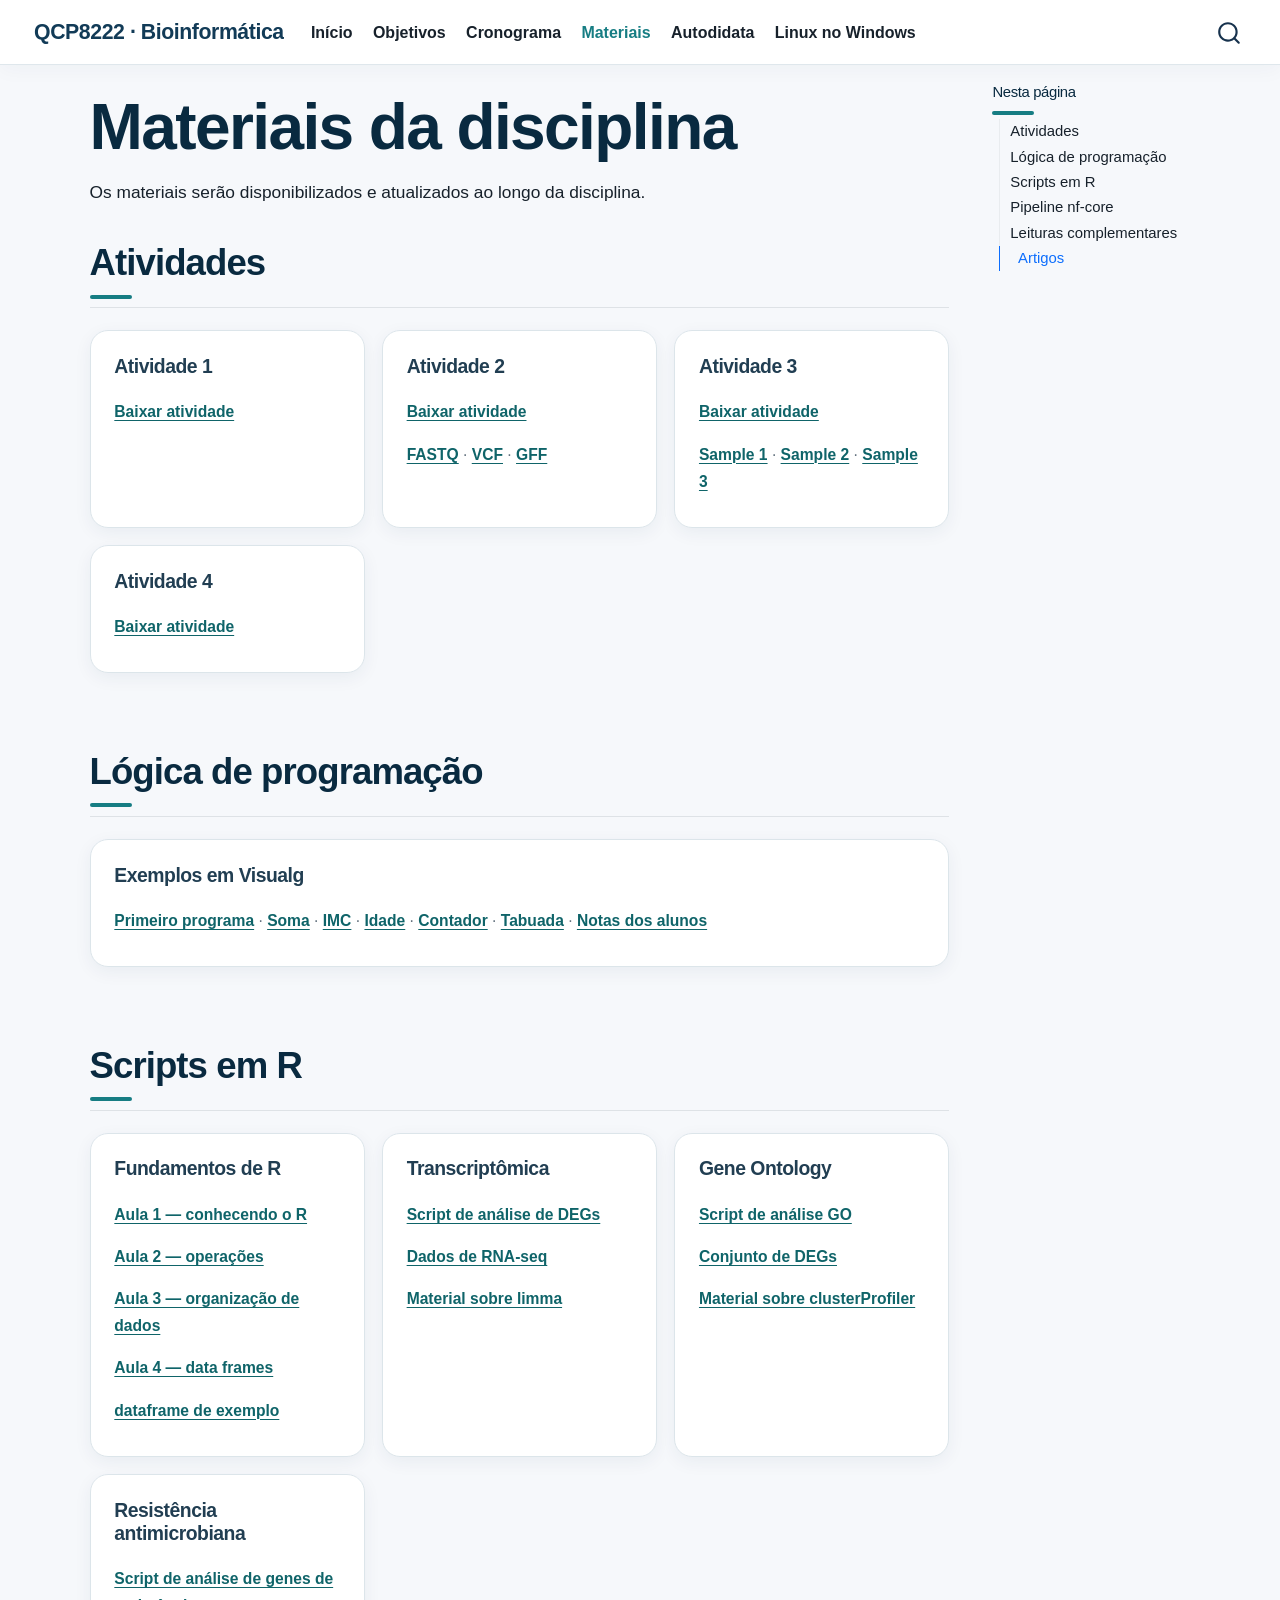
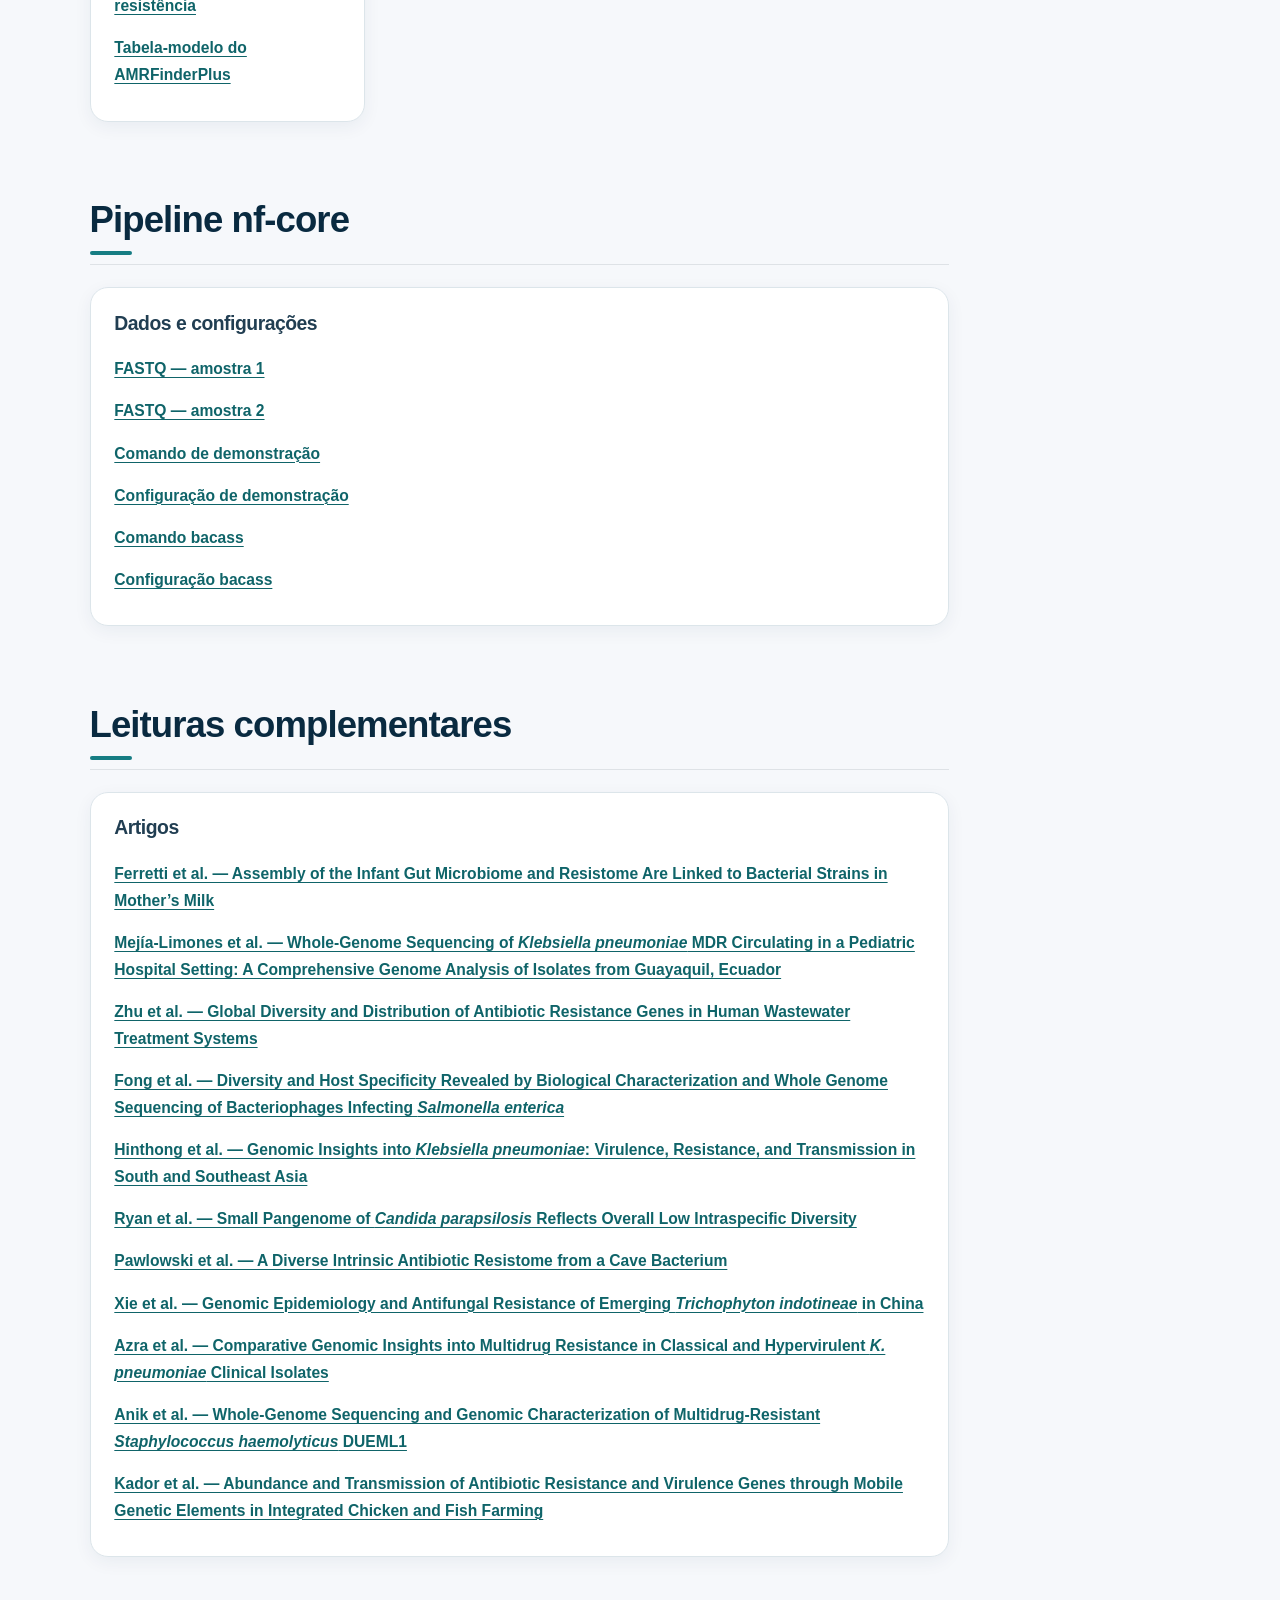
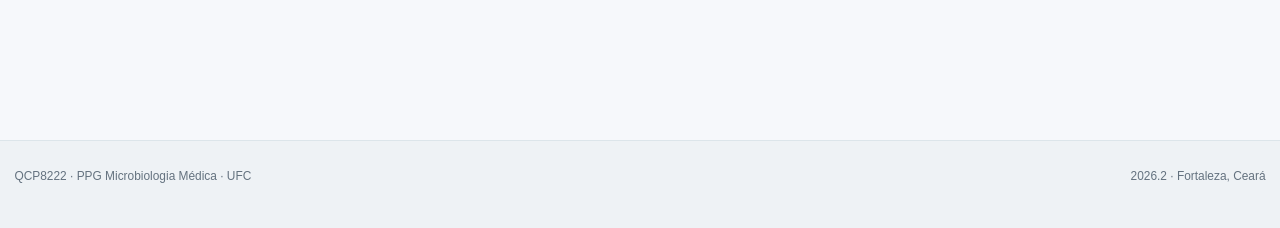
==== commit abca626c: "Built site for gh-pages" ====
--- a/materiais/index.html
+++ b/materiais/index.html
@@ -111,6 +111,10 @@
   <li class="nav-item">
     <a class="nav-link" href="../autodidata.html"> 
 <span class="menu-text">Autodidata</span></a>
+  </li>  
+  <li class="nav-item">
+    <a class="nav-link" href="../wsl.html"> 
+<span class="menu-text">Linux no Windows</span></a>
   </li>  
 </ul>
           </div> <!-- /navcollapse -->
--- a/assets/css/styles.css
+++ b/assets/css/styles.css
@@ -270,7 +270,7 @@
   transform: translateY(-2px);
 }
 
-/* Professor */
+/* Professor e docentes convidados */
 
 .faculty-grid {
   display: grid;
@@ -307,6 +307,11 @@
   font-size: 1.35rem;
 }
 
+.faculty-grid--guests {
+  grid-template-columns: repeat(auto-fit, minmax(min(100%, 480px), 1fr));
+  max-width: 1100px;
+}
+
 .faculty-card > p:not(:first-child) {
   margin: 0 0 1rem;
   color: var(--muted);
@@ -322,6 +327,10 @@
   box-shadow: 0 8px 26px rgba(18, 59, 87, 0.18);
   object-fit: cover;
   object-position: center;
+}
+
+.faculty-photo--luina {
+  object-position: center 27%;
 }
 
 .faculty-links {
@@ -398,6 +407,16 @@
   font-size: 0.94rem;
 }
 
+.schedule-instructor {
+  margin-top: 0.7rem;
+  color: var(--teal-dark);
+  font-size: 0.86rem;
+}
+
+.schedule-instructor p {
+  color: inherit;
+}
+
 /* Materiais e cartões */
 
 .resource-grid {
